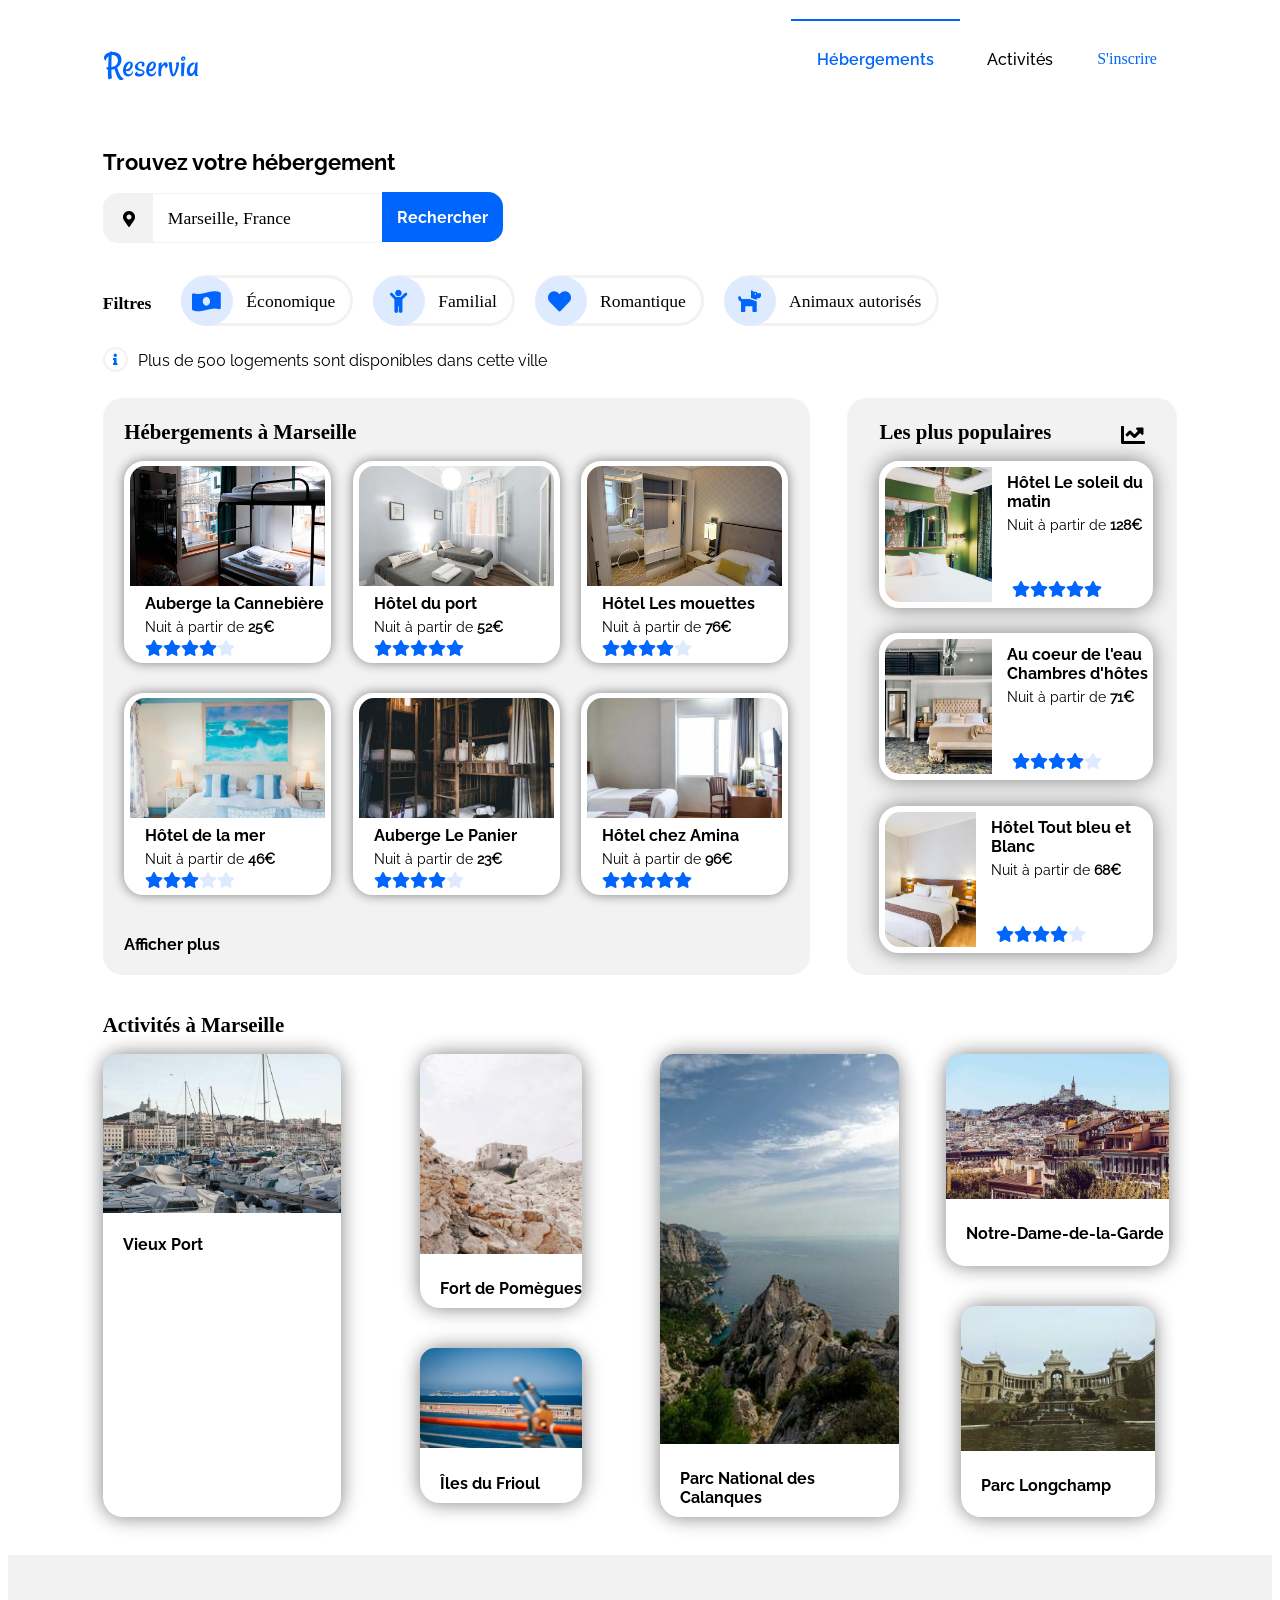
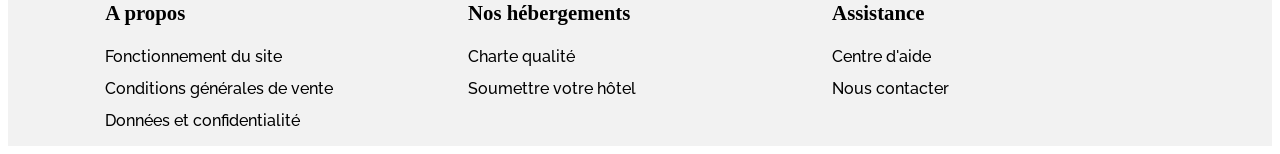
==== index.html @ 4949e3c9 "validator ok" ====
<!DOCTYPE html>

<head>
    <meta charset="UTF-8" />
    <meta name="viewport" content="width=device-width, initial-scale=1.0" />
    <link rel="stylesheet" href="style.css" />
    <link rel="stylesheet" href="icones/css/all.css" />
    <link rel="icon" href="icones/favicon.png" />
    <title>Vos vacances de rêve sur Reservia</title>
</head>

<body>


<!-- HEADER -->
    <header>
<!-- LOGO + BOUTON INSCRIPTION MOBILE -->        
        <div class="logo_inscription">   
            <a href="#"><img src="images/logo/Reservia.svg" alt="logo réservia" /></a>
            <p class="inscription_mobile"><a class="no_style" href="#">S'inscrire</a></p>
        </div>
<!-- MENU DE NAVIGATION -->
        <nav>                            
            <ul class="menu">
                <li class="bouton_actif"><a class="no_style" href="#hebergements">Hébergements</a></li>
                <li class="bouton_inactif"><a class="no_style" href="#activites">Activités</a></li>
                <li class="inscription"><a class="no_style" href="#">S'inscrire</a></li>
            </ul>
        </nav>
    </header>

    
<!-- SECTION RECHERCHE -->
    <section id="recherche">
<!-- TITRES -->
        <h1>Trouvez votre hébergement</h1>
<!-- BARRE DE RECHERCHE -->
        <div class="barre_recherche">
<!-- ICONE GPS --> 
            <div class="GPS"><i class="fas fa-map-marker-alt" style="position: relative; top:33%; left:40%;"></i></div> 
<!-- FORMULAIRE DE RECHERCHE -->
            <form method="post" action="#">                                                           
                <p class="champ_recherche">
                    <input type="search" name="location" id="location" value="Marseille, France" />
                    <input type="submit" value="Rechercher" class="bouton_recherche_desktop" />
                    <input type="submit" value=""  class="bouton_recherche_mobile" />                                            
                </p>
            </form>  
        </div>
<!-- BOUTON RECHERCHE MOBILE -->
            <div class="bouton_mobile"><i class="fas fa-search" style="color: white; font-size: 1.5em; padding-top: 20px; padding-left: 18px;"></i></div>

<!-- FILTRES -->
        <div class="container_filtres">
            <h3 class="fil">Filtres</h3>
<!-- BLOC DES BOUTONS FILTRES -->
            <a href="#" class="no_style spe_filtres"><div class="filtres"> <!-- ECO -->
                <div class="rond"><i class="fas fa-money-bill-wave-alt" style="color: #0065FC; position:relative; top: 20%; left: 18%;"></i></div>
                <p class="texte_filtre">Économique</p>
            </div></a>

            <a href="#" class="no_style spe_filtres"><div class="filtres"> <!-- FAMILY -->
                <div class="rond"><i class="fas fa-child" style="color: #0065FC; position:relative; top: 20%; left: 32%;"></i></div>
                <p class="texte_filtre">Familial</p>
            </div></a> 

            <a href="#" class="no_style spe_filtres"><div class="filtres"> <!-- ROMANTIQUE -->
                <div class="rond"><i class="fas fa-heart" style="color: #0065FC; position:relative; top: 20%; left: 24%;"></i></div>
                <p class="texte_filtre">Romantique</p>
            </div></a>

            <a href="#" class="no_style"><div class="filtres"> <!-- PETS -->
               <div class="rond"><i class="fas fa-dog" style="color: #0065FC; position:relative; top: 18%; left: 22%;"></i></div>
                <p class="texte_filtre pets">Animaux autorisés</p>
            </div></a>
        </div>

        <div class="bloc_resultat">     
        <div class="cercle"><i class="fas fa-info" style="color:#0065FC; font-size: 12px; margin-left: 8px; margin-bottom: 1px;"></i></div>
        <p class="résultats">Plus de 500 logements sont disponibles dans cette ville</p></div>  
    </section>

<!-- CORPS DU SITE -->
    <div id="bloc1">
<!-- SECTION HEBERGEMENTS-->
    <section id="hebergements">
        <h2 class="titre_heberg">Hébergements à Marseille</h2>
<!-- GRILLE RESULTATS -->
        <div class="container_grid">
            <article class="fiche_vert ranghaut A"><a href="#" class="no_style"><p><img src="images/hebergements/4_small/marcus-loke-WQJvWU_HZFo-unsplash.jpg" class="image_vert" alt="Auberge la Cannebière" /><h4 class="nom_hotel">Auberge la Cannebière</h4> <p class="prix">Nuit à partir de <strong>25€</strong></p><div class="rating"><i class="fas fa-star" style="color:#0065FC;"></i><i class="fas fa-star" style="color:#0065FC;"></i><i class="fas fa-star" style="color:#0065FC;"></i><i class="fas fa-star" style="color:#0065FC;"></i><i class="fas fa-star" style="color:#deebff;"></i></div></a></article>
            <article class="fiche_vert ranghaut B"><a href="#" class="no_style"><p><img src="images/hebergements/4_small/fred-kleber-gTbaxaVLvsg-unsplash.jpg" class="image_vert" alt="Hôtel du port" /><h4 class="nom_hotel">Hôtel du port</h4> <p class="prix">Nuit à partir de <strong>52€</strong></p><div class="rating"><i class="fas fa-star" style="color:#0065FC;"></i><i class="fas fa-star" style="color:#0065FC;"></i><i class="fas fa-star" style="color:#0065FC;"></i><i class="fas fa-star" style="color:#0065FC;"></i><i class="fas fa-star" style="color:#0065FC;"></i></div></a></article>
            <article class="fiche_vert ranghaut C"><a href="#" class="no_style"><p><img src="images/hebergements/4_small/reisetopia-B8WIgxA_PFU-unsplash.jpg" class="image_vert" alt="Hôtel les mouettes" /><h4 class="nom_hotel">Hôtel Les mouettes</h4> <p class="prix">Nuit à partir de <strong>76€</strong></p><div class="rating"><i class="fas fa-star" style="color:#0065FC;"></i><i class="fas fa-star" style="color:#0065FC;"></i><i class="fas fa-star" style="color:#0065FC;"></i><i class="fas fa-star" style="color:#0065FC;"></i><i class="fas fa-star" style="color:#deebff;"></i></div></a></article>
            <article class="fiche_vert rangbas A"><a href="#" class="no_style"><p><img src="images/hebergements/4_small/annie-spratt-Eg1qcIitAuA-unsplash.jpg" class="image_vert" alt="Hôtel de la mer" /><h4 class="nom_hotel">Hôtel de la mer</h4> <p class="prix">Nuit à partir de <strong>46€</strong></p><div class="rating"><i class="fas fa-star" style="color:#0065FC;"></i><i class="fas fa-star" style="color:#0065FC;"></i><i class="fas fa-star" style="color:#0065FC;"></i><i class="fas fa-star" style="color:#deebff;"></i><i class="fas fa-star" style="color:#deebff;"></i></div></a></article>
            <article class="fiche_vert rangbas B"><a href="#" class="no_style"><p><img src="images/hebergements/4_small/nicate-lee-kT-ZyaiwBe0-unsplash.jpg" class="image_vert" alt="Auberge le Panier" /><h4 class="nom_hotel">Auberge Le Panier</h4> <p class="prix">Nuit à partir de <strong>23€</strong></p><div class="rating"><i class="fas fa-star" style="color:#0065FC;"></i><i class="fas fa-star" style="color:#0065FC;"></i><i class="fas fa-star" style="color:#0065FC;"></i><i class="fas fa-star" style="color:#0065FC;"></i><i class="fas fa-star" style="color:#deebff;"></i></div></a></article>
            <article class="fiche_vert rangbas C"><a href="#" class="no_style"><p><img src="images/hebergements/4_small/febrian-zakaria-M6S1WvfW68A-unsplash.jpg" class="image_vert" alt="Hôtel chez Amina" /><h4 class="nom_hotel">Hôtel chez Amina</h4> <p class="prix">Nuit à partir de <strong>96€</strong></p><div class="rating"><i class="fas fa-star" style="color:#0065FC;"></i><i class="fas fa-star" style="color:#0065FC;"></i><i class="fas fa-star" style="color:#0065FC;"></i><i class="fas fa-star" style="color:#0065FC;"></i><i class="fas fa-star" style="color:#0065FC;"></i></div></a></article>
        </div>
        <p class="CTA"><a class="no_style" href="#">Afficher plus</a></p>
    </section>
    
<!-- LES PLUS POPULAIRES -->
    <aside>
        <div class="display_pop"><h2>Les plus populaires</h2>
        <i class="fas fa-chart-line" style="font-size: 1.5em; position: relative; top: 20px;"></i></div>
<!-- GRILLE POPULAIRES -->
        <div class="container_hori">
            <a href="#" class="no_style"><article class="fiche_hori"><img src="images/hebergements/4_small/emile-guillemot-Bj_rcSC5XfE-unsplash.jpg" class="image_hori" alt="Hôtel le soleil du matin" /><div class="texte_hori"><div><h4 class="nom_hotel pop">Hôtel Le soleil du matin</h4> <p class="prix pop">Nuit à partir de <strong>128€</strong></p></div><div class="rating_hori"><i class="fas fa-star" style="color:#0065FC;"></i><i class="fas fa-star" style="color:#0065FC;"></i><i class="fas fa-star" style="color:#0065FC;"></i><i class="fas fa-star" style="color:#0065FC;"></i><i class="fas fa-star" style="color:#0065FC;"></i></div></div></article></a>
            <a href="#" class="no_style"><article class="fiche_hori"><img src="images/hebergements/4_small/aw-creative-VGs8z60yT2c-unsplash.jpg" class="image_hori" alt="Au coeur de l'eau" /><div class="texte_hori"><div><h4 class="nom_hotel pop">Au coeur de l'eau Chambres d'hôtes</h4> <p class="prix pop">Nuit à partir de <strong>71€</strong></p></div><div class="rating_hori"><i class="fas fa-star" style="color:#0065FC;"></i><i class="fas fa-star" style="color:#0065FC;"></i><i class="fas fa-star" style="color:#0065FC;"></i><i class="fas fa-star" style="color:#0065FC;"></i><i class="fas fa-star" style="color:#deebff;"></i></div></div></article></a>
            <a href="#" class="no_style"><article class="fiche_hori"><img src="images/hebergements/4_small/febrian-zakaria-sjvU0THccQA-unsplash.jpg" class="image_hori" alt="Hôtel tout bleu et blanc" /><div class="texte_hori"><div><h4 class="nom_hotel pop">Hôtel Tout bleu et Blanc</h4> <p class="prix pop">Nuit à partir de <strong>68€</strong></p></div><div class="rating_hori"><i class="fas fa-star" style="color:#0065FC;"></i><i class="fas fa-star" style="color:#0065FC;"></i><i class="fas fa-star" style="color:#0065FC;"></i><i class="fas fa-star" style="color:#0065FC;"></i><i class="fas fa-star" style="color:#deebff;"></i></div></div></article></a>
        </div>
    </aside>
    </div>
    
<!--SECTION ACTIVITES-->
    <section id="activites">
        <h2>Activités à Marseille</h2>
<!-- GRID ACTIVITES -->
        <div class="grid_activites">
        <a href="#" class="no_style fiche_acti port"><article class="fiche"><img src="images/activites/4_small/reno-laithienne-QUgJhdY5Fyk-unsplash.jpg" class="image_activites long" alt="Vieux Port" /><h4 class="texte_activites">Vieux Port</h4></article></a>
        <a href="#" class="no_style fiche_acti parc"><article><img src="images/activites/4_small/kilyan-sockalingum-NR8-cBCN3aI-unsplash.jpg" class="image_activites long" alt="Les calanques" /><h4 class="texte_activites">Parc National des Calanques</h4></article></a>
        <a href="#" class="no_style fiche_acti dame"><article><img src="images/activites/4_small/florian-wehde-xW9e8gdotxI-unsplash.jpg" class="image_activites demi" alt="Notre Dame de la Garde" /><h4 class="texte_activites">Notre-Dame-de-la-Garde</h4></article></a>
        <div class="colone_2">
            <a href="#" class="no_style fiche_acti fort"><article><img src="images/activites/4_small/paul-hermann-QFTrLdQIRhI-unsplash.jpg" class="image_activites grand" alt="Fort de Pomègues" /><h4 class="texte_activites">Fort de Pomègues</h4></article></a>
            <a href="#" class="no_style fiche_acti iles"><article><img src="images/activites/4_small/kevin-hikari-rV_Qd1l-VXg-unsplash.jpg" class="image_activites petit" alt="Îles du Frioul" /><h4 class="texte_activites frioul">Îles du Frioul</h4></article></a>
        </div>
        <a href="#" class="no_style fiche_acti longchamp"><article><img src="images/activites/4_small/lena-paulin-wH2-EJoDcV0-unsplash.jpg" class="image_activites demi" alt="Parc Longchamp" /><h4 class="texte_activites">Parc Longchamp</h4></article></a>
        </div>
    </section>

<!--FOOTER-->
    <footer>
<!-- COLONNE A PROPOS -->
        <div class="footer">
            <h3>A propos</h3>
            <ul class="menu_footer">
                <li class="choix_footer"><a class="no_style" href="#" >Fonctionnement du site</a></li>
                <li class="choix_footer"><a class="no_style" href="#" >Conditions générales de vente</a></li>
                <li class="choix_footer"><a class="no_style" href="#" >Données et confidentialité</a></li>
            </ul>
        </div>
<!-- COLONNE HEBERGEMENTS -->
        <div class="footer_B">
            <h3>Nos hébergements</h3>
            <ul class="menu_footer">
                <li class="choix_footer"><a class="no_style" href="#" >Charte qualité</a></li>
                <li class="choix_footer"><a class="no_style" href="#" >Soumettre votre hôtel</a></li>
            </ul>
        </div>
<!-- COLONNE CONTACT -->       
        <div class="footer_B">
            <h3>Assistance</h3>
            <ul class="menu_footer">
                <li class="choix_footer"><a class="no_style" href="#" >Centre d'aide</a></li>
                <li class="choix_footer"><a class="no_style" href="#" >Nous contacter</a></li>
            </ul>
        </div>
    </footer>
   
</body>
---- style.css ----
/* Déclaration police*/
@font-face 
    {
        font-family: Raleway_bold;
        src: url('font/Raleway-extraBold.ttf');
    }

@font-face 
    {
        font-family: Raleway_light;
        src: url('font/Raleway-Medium.ttf');
    }

@font-face
    {
        font-family: Raleway;
        src: url('font/Raleway-Regular.ttf')
    }

@font-face
    {
        font-family: Raleway_medium;
        src: url('font/Raleway-SemiBold.ttf')
    }

@font-face
    {
        font-family: Raleway_large;
        src: url('font/Raleway-Bold.ttf')
    }



/* Règles générales de la page */

body
    {
        font-family: Raleway;
        --bleu_reservia: #0065FC;
        --gris: #F2F2F2;
        --bleu_clair: #deebff
    }

.no_style
    {
        text-decoration: none;
        color: inherit;
    }

.spe_filtres
    {
        margin-right: 20px;
    }

h2
    {
        font-family: raleway_bold;
        font-size: 1.3em;
    }

h3 
    {
        font-family: raleway_bold;
        font-weight: bolder;
        font-size:1.3em;
    }


/* Mise en page du header */

header
    {
        margin-right: 7.5%;
        margin-left: 7.5%;
        margin-top: 43px;
        display: flex;
        flex-wrap:wrap;
    }

    /* LOGO + INSCRIPTION */
    .logo_inscription
    {
        display: flex;
    }
    /* NAVIGATION */
    nav 
    {
        margin-left: 55%;
        position: relative;
        bottom: 40px;
    }

    .menu    
    {
        height: 56px;
        list-style-type: none;
        display: flex;  
        padding-left: 0px;
        padding-right: 0px;
    }

    .bouton_actif, .bouton_inactif
    {
        padding-top: 29px;
        text-align: center;
        padding-left: 10%;
        padding-right: 10%;
    
    }

    .bouton_actif
    {
        color: var(--bleu_reservia);
        border-top: solid 2px var(--bleu_reservia);
        font-size: 0.98em;
        font-family: raleway_medium;
    }

    .bouton_inactif
    {
        border-top: solid 2px white;
        font-size: 0.98em;
        font-family: raleway_light;
    }

    .inscription
    {
        color: var(--bleu_reservia);
        font-family: raleway_bold;
        padding-top: 29px;
        border-top: solid 2px white;
        padding-left: 7%;
        padding-right: 20px;
    }

    .inscription_mobile
    {
        display: none;
    }



/* Mise en page de la section recherche*/

#recherche
    {
        margin-right: 7.5%;
        margin-left: 7.5%;
    }

    /* TITRE + MOTTO */
    h1
    {
        font-family: raleway_large;
        font-size: 1.37em;
    }
    .motto
    {
        font-family: raleway_light;
        font-size: 0.99em;
        position: relative;
        bottom: 10px;
    }

    /* BARRE DE RECHERCHE */
    .barre_recherche
    {
        display: flex;
        flex-wrap: nowrap;
    }
    /* ICONE GPS */
    .GPS
    {
        background-color: var(--gris);
        width: 50px;
        height: 50px;
        border-top-left-radius: 30%;
        border-bottom-left-radius: 30%;
    }
    /* FORMULAIRE DE RECHERCHE */
    .champ_recherche
    {
        position:relative;
        bottom: 16px;
    }
    #location
    {
        height: 50px;
        border-left: none;
        border-right: none;
        border-top: 1px solid var(--gris);
        border-bottom: 1px solid var(--gris);
        font-family: raleway_bold;
        font-size:1.1em;
        padding-left:15px;
    }
    /* Bouton de recherche */
    .bouton_recherche_desktop
    {
        height:50px;
        position: relative;
        bottom: 1px;
        background-color: var(--bleu_reservia);
        color: white;
        font-family: raleway_large;
        font-size:1em;
        border:none;
        border-top-right-radius: 15px;
        border-bottom-right-radius: 15px;
        border-top: 1px solid var(--bleu_reservia);
        border-bottom: 1px solid var(--bleu_reservia);
        position: relative;
        right: 3px;
        padding-left: 15px;
        padding-right: 15px;
        cursor: pointer;
    }
    .bouton_recherche_mobile
    {
        display: none;
    }
    .bouton_mobile 
    {
        display:none;
    }

    /* FILTRES */
    .container_filtres
    {
        margin-bottom: 15px;
        display: flex;
        flex-wrap: wrap;
        justify-content: flex-start;
        width: 100%;
    }
    .fil 
    {
        font-size:1.1em;
        margin-right: 30px;
    }
    .filtres 
    {
        border: solid 3px var(--gris);
        border-radius: 40px;
        display: flex;
        height: 45px;
    }
    .filtres:hover 
    {
       background-color: var(--bleu_reservia);
       color: white;
    }
    .rond
    {
        width: 44px;
        height: 44px;
        border-radius: 50%;
        display: inline-block;
        background-color: #deebff;
        padding: 3px;
        position: relative;
        bottom: 2px;
        right:3px;
        padding-right: 5px;
        font-size: 23px;
    }
    .texte_filtre
    {
        font-family: raleway_bold;
        font-size:1.1em;
        padding:10px;
        padding-right: 15px;
        position: relative;
        bottom: 15px;
    }

    .pets 
    {
        flex-wrap: nowrap;
    }

    /* RESULTATS */
    .bloc_resultat
    {
        display: flex;
    }
    .cercle
    {
        width: 21px;
        height: 21px;
        border-radius: 50%;
        border: 2px solid var(--gris);
        display: inline-block;
    }
    .résultats
    {
        position: relative;
        bottom: 12px;
        padding-left: 10px;
        width: 75%;
    }

/* CORPS DU SITE */
#bloc1
    {
        display: flex;
        margin-top: 0px;  
        margin-right: 7.5%;
        margin-left: 7.5%;      
        margin-bottom: 3%;
        justify-content: space-between;
    }

/* SECTION HEBERGEMENT */
#hebergements
    {
        background-color: var(--gris);
        flex: 2.5;
        margin-right: 3.5%;
        padding-left: 2%;
        padding-right: 2%;
        padding-top: 5px;
        padding-bottom: 5px;
        border-radius: 20px;
    }
    /* GRILLE RESULTATS */
    .container_grid
    {
        display: grid;
        grid-template-columns: 1fr 1fr 1fr;
        grid-template-rows: 1fr 1fr;
        justify-content: space-between;
        align-content: space-between;
        justify-items: center;
        align-content: center;
    }
    .fiche_vert
    {
        background-color: white;
        width: 88%;
        border-radius: 20px;
        border: solid 2px white;
        padding-right: 4px;
        padding-left:4px;
        padding-top: 0px;
        box-shadow: 0px 0px 12px gray;
        display: flex;
        flex-direction: column;
    }
    .A  
    {
        justify-self: start;
    }
    .C  
    {
        justify-self: end;
    }
    .ranghaut
    {
        margin-bottom: 15px;
    }
    .rangbas
    {
        margin-top: 15px;
    }
    .image_vert
    {
        width: 100%;
        height: 120px;
        margin-top:0px;
        border-top-left-radius: 15px;
        border-top-right-radius: 15px;
        position: relative;
        bottom: 13px;
        margin-bottom:-25px;
        object-fit: cover;
    }
    .nom_hotel
    {
        font-family: raleway_large;
        margin-top: 0px;
        padding-bottom: 0px;
        margin-bottom:5px;
        padding-bottom:0px;
        padding-left: 15px;
    }
    .prix
    {
        margin-top: 0px;
        padding-top: 0px;
        font-size: 0.9em;
        margin-bottom:5px;
        padding-bottom:0px;
        padding-left: 15px;
    }
    .rating
    {
        display: flex;
        padding-left: 15px;
        justify-content: left;
        margin-bottom: 5px;
    }
    .CTA 
    {
        margin-top: 40px;
        font-family: raleway_large;
    }

    /* LES PLUS POPULAIRES */
    aside 
    {
        background-color: var(--gris);
        flex: 1;
        padding-left: 3%;
        padding-right: 3%;
        padding-top: 5px;
        padding-bottom: 20px;
        border-radius: 20px;
    }
    .display_pop
    {
        display: flex;
        justify-content: space-between;
    }
    /* GRILLE POPULAIRE */
    .container_hori
    {
        display: flex;
        flex-direction: column;
        justify-content: space-between;
        width: 100%;
        height: 89%;
    }
    .fiche_hori
    {
        background-color: white;
        width: 100%;
        border-radius: 20px;
        border: solid 2px white;
        padding-right: 0px;
        padding-left:4px;
        padding-top: 4px;
        padding-bottom: 4px;
        box-shadow: 0px 0px 20px gray;
        display: flex;
        flex-direction: row;
        min-width: 218px;
    }
    .image_hori
    {
        border-top-left-radius: 15px;
        border-bottom-left-radius: 15px;
        height: 135px;
        width:40%;
        margin-right: 10px;
        object-fit: cover;
    }
    .texte_hori
    {
        padding-top: 6px;
        display: flex;
        flex-direction: column;
        justify-content: space-between;
    }
    .rating_hori
    {
        display: flex;
        padding-left: 10px;
        justify-content: left;
        margin-bottom: 5px;
    }
    .pop 
    {
        padding-left: 5px;
        min-width: 123px;;
    }

/* SECTION ACTIVITES */
#activites
    {
        margin-left: 7.5%;
        margin-right: 7.5%;
        margin-bottom: 3%;
    }
    /* GRID ACTIVITES */
    .grid_activites
    {
    display: grid;
    grid-template-columns: 1fr 1fr 1fr 1fr;
    grid-template-rows: 1fr 1fr;
    justify-content: space-between;
    align-content: space-between;
    justify-items: center;
    align-content: center;
    gap: 40px;
    }
    .fiche_acti
    {
        border-radius: 20px;
        box-shadow: 0px 0px 20px gray ;
        background-color: white;
    }
    .colone_2
    {
        grid-column-start: 2;
        grid-row: 1 / 3;
        display: flex;
        flex-direction: column;
    }
    .port
    {
        grid-column-start: 1;
        grid-row: 1 / 3;
    }
  
    .parc 
    {
        grid-column-start: 3;
        grid-row: 1 / 3;
    }
    .dame 
    {
        grid-column-start: 4;
        grid-row: 1 / 2;
    }
  .fort 
  {
      margin-bottom: 40px;
  }
    .longchamp
    {
        grid-column-start: 4;
        grid-row: 2 / 3; 
    }
    .image_activites
    {
        width:100%;
        object-fit: cover;
        flex: 3;
        border-top-left-radius: 15px;
        border-top-right-radius: 15px;

    }
    .long 
    {
        height:390px;
    }
    .grand
    {
        height: 200px;
    }
    .petit
    {
        height: 100px;
    }
    .demi
    {
        height: 145px;
    }
    .frioul
    {
        padding-bottom:10px;
    }
    .texte_activites
    {
        padding-left: 20px;
        padding-bottom: 10px;
        margin-bottom: 0px;
        font-family: raleway_large;
        flex-shrink: 1;
    }
    .fiche
        {
            display: flex;
            flex-direction: column;
        }

/* Mise en page du footer*/
footer
    {
        width: 100%;
        margin: 0px;
        background-color: var(--gris);
        padding-top: 25px;
        font-family: raleway_light;
        font-size: 0.9em;
        font-size:medium;
        display: flex;
    }

.footer 
    {
        width: 28.7%;
        margin-left: 7.7%;
    }
.footer_B
    {
        width: 28.8%;
    }
.menu_footer
    {
        padding-top: 1px;
        padding-left: 0px;
        list-style-type: none;
    }
.choix_footer
    {
        margin-bottom: 13px;
        color: black;
        text-decoration: none;
    }





/* Pour téléphones */
@media screen and (max-width:768px)
    {
        

body 
        {
            min-width: 485px;
        }
/* Header mobile */
header
        {
            display: flex;
            flex-direction: column;
            flex-wrap: wrap;
        }
    /* Logo + Inscription */
    .logo_inscription
        {
            justify-content: space-between;
            padding-left: 15px;
            padding-right: 15px;
        }
    .inscription_mobile
        {
            display: inline-block;
            color: var(--bleu_reservia);
            font-family: raleway_bold;
            text-align: end;
        }
    .inscription
        {
            display: none;
        }
    /* NAVIGATION */
    nav
        {
            width: 100%;
            margin-left: 0px;
            position: initial;
        }
    .menu    
    {
        height: 56px;
        list-style-type: none;
        display: flex; 
    }
    .bouton_actif, .bouton_inactif
    {
        padding-top: 29px;
        text-align: center;
        padding-left: 7%;
        padding-right: 7%;
        width: 50%;
    }
    .bouton_actif
    {
        border-top:none;
        border-bottom: solid 2px var(--bleu_reservia);
    }
    .bouton_inactif
    {
        border-top: none;
        border-bottom: solid 2px var(--gris);
    }

/* Section recherche mobile */
    /* ICON GPS*/
    .GPS
    {
        background-color: var(--gris);
        width: 60px;
        height: 60px;
        border-top-left-radius: 30%;
        border-bottom-left-radius: 30%;
    }
    /* BARRE DE RECHERCHE */
    #location
    {
        height: 60px;
        border-left: none;
        border-right: none;
        border-top: 1px solid var(--gris);
        border-bottom: 1px solid var(--gris);
        font-family: raleway_bold;
        font-size:1.1em;
        padding-left:15px;
        padding-right: 25px;
        position: relative;
        bottom: 24px;
        z-index: 1;
    }
    form
    {height: 62px;}
    .champ_recherche
        {
            margin: 0px;
            position: initial;
        }
    /* BOUTON DE RECHERCHE */
    .bouton_recherche_mobile
    {
        height:60px;
        width:60px;
        background-color: red;
        opacity: 0%;
        border:none;
        border-radius: 15px;
        border-top: 1px solid red;
        border-bottom: 1px solid red;
        position: relative;
        right: 12px;
        padding-left: 15px;
        padding-right: 15px;
        display: initial;
        z-index:3;
        cursor: pointer;
    }
    .bouton_mobile 
     {
         height: 60px;
         width: 60px;
         background-color: var(--bleu_reservia);
         border: none;
         border-radius: 15px;
         display: inline-block;
         position: relative;
         bottom: 61px;
         left: 310px;
         z-index: 2;
     }
     .bouton_recherche_desktop
    {
        display: none;
    }

    /* FILTRES */
    .container_filtres
    {
        margin-bottom: 25px;
        display: flex;
        flex-wrap: wrap;
        justify-content: flex-start;
        width: 100%;
    }
    .fil    
    {
        width: 100%;
    }
    .filtres
    {
        margin-top: 8px;
        margin-bottom: 8px;
        margin-right: 15px;
    }

/* CORPS DU SITE */
#bloc1
    {
        display: flex;
        width: 100%;
        flex-direction: column-reverse;
        margin-top: 0px;        
        margin-left: 0px;
        padding-left: 0px;
    }

    /* POPULAIRES */
    aside
    {
        width: auto;
        background-color: var(--gris);
        border-radius: 0px;
        padding-left: 7.5%;
        padding-right: 7.5%;
        margin-left: 0px;
        margin-right: 0px;
        min-width: 310px;
    }
    .display_pop
    {
        display: flex;
        margin-top: 10px;
        margin-bottom: 10px;
    }
    /* GRILLE POPULAIRE */
    .container_hori
    {
        display: flex;
        flex-direction: column;
        justify-content: space-between;
        width: auto;
        height: 89%;
        
    }
    .fiche_hori
    {
        background-color: white;

        width: auto;
        min-width: 350px;
        border-radius: 20px;
        border: solid 2px white;
        padding-right: 0px;
        padding-left:4px;
        padding-top: 4px;
        padding-bottom: 4px;
        margin-bottom: 20px;
        box-shadow: 0px 0px 20px gray;
        display: flex;
        flex-direction: row;
    }
    .image_hori
    {
        border-top-left-radius: 15px;
        border-bottom-left-radius: 15px;
        height: 150px;
        width: 40%;
        margin-right: 10px;

    }
    .texte_hori
    {
        padding-top: 6px;
        display: flex;
        flex-direction: column;
        justify-content: space-between;
    }
    .rating_hori
    {
        display: flex;
        padding-left: 10px;
        justify-content: left;
        margin-bottom: 5px;
    }
    .pop 
    {
        padding-left: 5px;
        min-width: 123px;;
    }
/* Hebergement */
#hebergements
    {
        background-color: white;
        flex: 2.5;
        margin-right: 0px;
        padding-left: 0%;
        padding-right: 0%;
        padding-top: 5px;
        padding-bottom: 5px;
        border-radius: 20px;
    }
    .titre_heberg, .CTA
    {
        padding-left: 7.5%;
    }
    .container_grid
    {
        display: flex;
        flex-direction: column;
        justify-content: space-between;
        align-content: space-between;
        justify-items: center;
        align-content: center;
        padding-left: 7.5%;
        padding-right: 7.5%;
    }
    .fiche_vert
    {
        background-color: white;
        width: initial;
        border-radius: 20px;
        border: solid 2px white;
        padding-right: 4px;
        padding-left:4px;
        padding-top: 0px;
        box-shadow: 0px 0px 12px gray;
        display: flex;
        flex-direction: column;
        height: 250px;
        margin-bottom: 25px;
    }

    .rangbas
    {
        margin-top: 0px;
    }
    .image_vert
    {
        height: 170px;
    }

    .CTA
    {
        margin-top: 0px;
    }
/* ACTIVITES MOBILES */
#activites
    {
        margin-left: 7.5%;
        margin-right: 7.5%;
        margin-bottom: 3%;
    }
    /* GRID ACTIVITES */
    .grid_activites
    {
    display: flex;
    flex-direction: column;
    }
    .fiche_acti
    {
        border-radius: 20px;
        box-shadow: 0px 0px 20px gray ;
        background-color: white;
    }
    .image_activites
    {
        margin: 0px;
        padding: 0px;
        border-top-left-radius: 15px;
        border-top-right-radius: 15px;
        width: 100%;
        height: 300px;
    }
    .texte_activites
    {
        padding-left: 20px;
        margin-bottom: 0px;
        font-family: raleway_large;
    }
    .long 
    {
        height: 300px;
    }
    .grand
    {
        height: 300px;
    }
    .petit
    {
        height: 300px;
    }
    .demi
    {
        height: 300px;
    }

    .fort 
    {
        margin-bottom: 40px;
    }

/* Footer mobile*/
footer
    {

        width: 100%;
        margin: 0px;
        background-color: var(--gris);
        padding-top: 25px;
        font-family: raleway_light;
        font-size: 0.9em;
        font-size:medium;
        display: flex;
        flex-direction: column;
    }

h3 
    {
        font-family: raleway_bold;
        font-weight: bolder;
        font-size:1.3em;
    }
.footer 
    {
        width: 100%;
        margin-left: 10%;
    }

.footer_B
    {
        width: 100%;
        margin-left: 10%;
    }

.menu_footer
    {
        padding-top: 1px;
        padding-left: 0px;
        list-style-type: none;
    }

.choix_footer
    {
        margin-bottom: 13px;
        color: black;
        text-decoration: none;
    }


    }


/* Pour tablette */
@media screen and (max-width:1024px) and (min-width: 769px)
{
    /* Header mobile */
header
{
    display: flex;
    flex-direction: column;
    flex-wrap: wrap;
}
/* Logo + Inscription */
.logo_inscription
{
    justify-content: space-between;
    padding-left: 15px;
    padding-right: 15px;
}
.inscription_mobile
{
    display: inline-block;
    color: var(--bleu_reservia);
    font-family: raleway_bold;
    text-align: end;
}
.inscription
{
    display: none;
}
/* NAVIGATION */
nav
{
    width: 100%;
    margin-left: 0px;
    position: initial;
}
.menu    
{
height: 56px;
list-style-type: none;
display: flex; 
margin-top: 0px;
}
.bouton_actif, .bouton_inactif
{
padding-top: 29px;
text-align: center;
padding-left: 7%;
padding-right: 7%;
width: 50%;
}
.bouton_actif
{
border-top:none;
border-bottom: solid 2px var(--bleu_reservia);
}
.bouton_inactif
{
border-top: none;
border-bottom: solid 2px var(--gris);
}

/* CORPS DU SITE */
#bloc1
    {
        display: flex;
        width: 100%;
        flex-direction: column-reverse;
        margin-top: 0px;        
        margin-left: 0px;
        padding-left: 0px;
    }

    /* POPULAIRES */
    aside
    {
        width: auto;
        background-color: var(--gris);
        border-radius: 0px;
        padding-left: 7.5%;
        padding-right: 7.5%;
        margin-left: 0px;
    }
    .display_pop
    {
        display: flex;
    }
    /* GRILLE POPULAIRE */
    .container_hori
    {
        display: grid;
        grid-template-columns: 1fr 1fr 1fr;
        justify-content: space-between;
        align-content: space-between;
        justify-items: center;
        align-content: center;
        gap: 40px;
        
    }
    .fiche_hori
    {
        background-color: white;
        border-radius: 20px;
        border: solid 2px white;
        padding-right: 0px;
        padding-left:4px;
        padding-top: 4px;
        padding-bottom: 4px;
        margin-bottom: 20px;
        box-shadow: 0px 0px 20px gray;
        display: flex;
        flex-direction: row;
        min-width: 0px;
    }
    .image_hori
    {
        border-top-left-radius: 15px;
        border-bottom-left-radius: 15px;
        height: 150px;
        width: 40%;
        margin-right: 0px;
    }
    .texte_hori
    {
        padding-top: 10px;
        padding-right: 20px;
        font-size: 1em;
        min-width: 0px;

    }
    .rating_hori
    {
        display: flex;
        padding-left: 15px;
        justify-content: left;
        margin-bottom: 5px;
        margin-top: 0px;
    }
    .pop
    {
        min-width: 0px;
    }

    #hebergements
    {
        background-color: white;
        flex: 1;
        margin-right: 0px;
        padding-left: 7.5%;
        padding-right: 7.5%;
        padding-top: 5px;
        padding-bottom: 5px;
        border-radius: 0px;
    }
    /* GRILLE RESULTATS */
    .container_grid
    {
        display: grid;
        grid-template-columns: 1fr 1fr 1fr;
        grid-template-rows: 1fr 1fr;
        justify-content: space-between;
        align-content: space-between;
        justify-items: center;
        align-content: center;
    }
    .fiche_vert
    {
        background-color: white;
        width: 88%;
        border-radius: 20px;
        border: solid 2px white;
        padding-right: 4px;
        padding-left:4px;
        padding-top: 0px;
        box-shadow: 0px 0px 12px gray;
        display: flex;
        flex-direction: column;
    }
    .A  
    {
        justify-self: start;
    }
    .C  
    {
        justify-self: end;
    }
    .ranghaut
    {
        margin-bottom: 15px;
    }
    .rangbas
    {
        margin-top: 15px;
    }
    .image_vert
    {
        width: 100%;
        height: 120px;
        margin-top:0px;
        border-top-left-radius: 15px;
        border-top-right-radius: 15px;
        position: relative;
        bottom: 13px;
        margin-bottom:-25px;
        object-fit: cover;
    }
    .nom_hotel
    {
        font-family: raleway_large;
        margin-top: 0px;
        padding-bottom: 0px;
        margin-bottom:5px;
        padding-bottom:0px;
        padding-left: 15px;
    }
    .prix
    {
        margin-top: 0px;
        padding-top: 0px;
        font-size: 0.9em;
        margin-bottom:5px;
        padding-bottom:0px;
        padding-left: 15px;
    }
    .rating
    {
        display: flex;
        padding-left: 15px;
        justify-content: left;
        margin-bottom: 5px;
    }
    .CTA 
    {
        margin-top: 40px;
        font-family: raleway_large;
    }

    /* Footer mobile*/
footer
{

    width: 100%;
    margin: 0px;
    background-color: var(--gris);
    padding-top: 25px;
    font-family: raleway_light;
    font-size: 0.9em;
    font-size:medium;
    display: flex;
    flex-direction: column;
}

h3 
{
    font-family: raleway_bold;
    font-weight: bolder;
    font-size:1.3em;
}
.footer 
{
    width: 100%;
    margin-left: 10%;
}

.footer_B
{
    width: 100%;
    margin-left: 10%;
}

.menu_footer
{
    padding-top: 1px;
    padding-left: 0px;
    list-style-type: none;
}

.choix_footer
{
    margin-bottom: 13px;
    color: black;
    text-decoration: none;
}

}
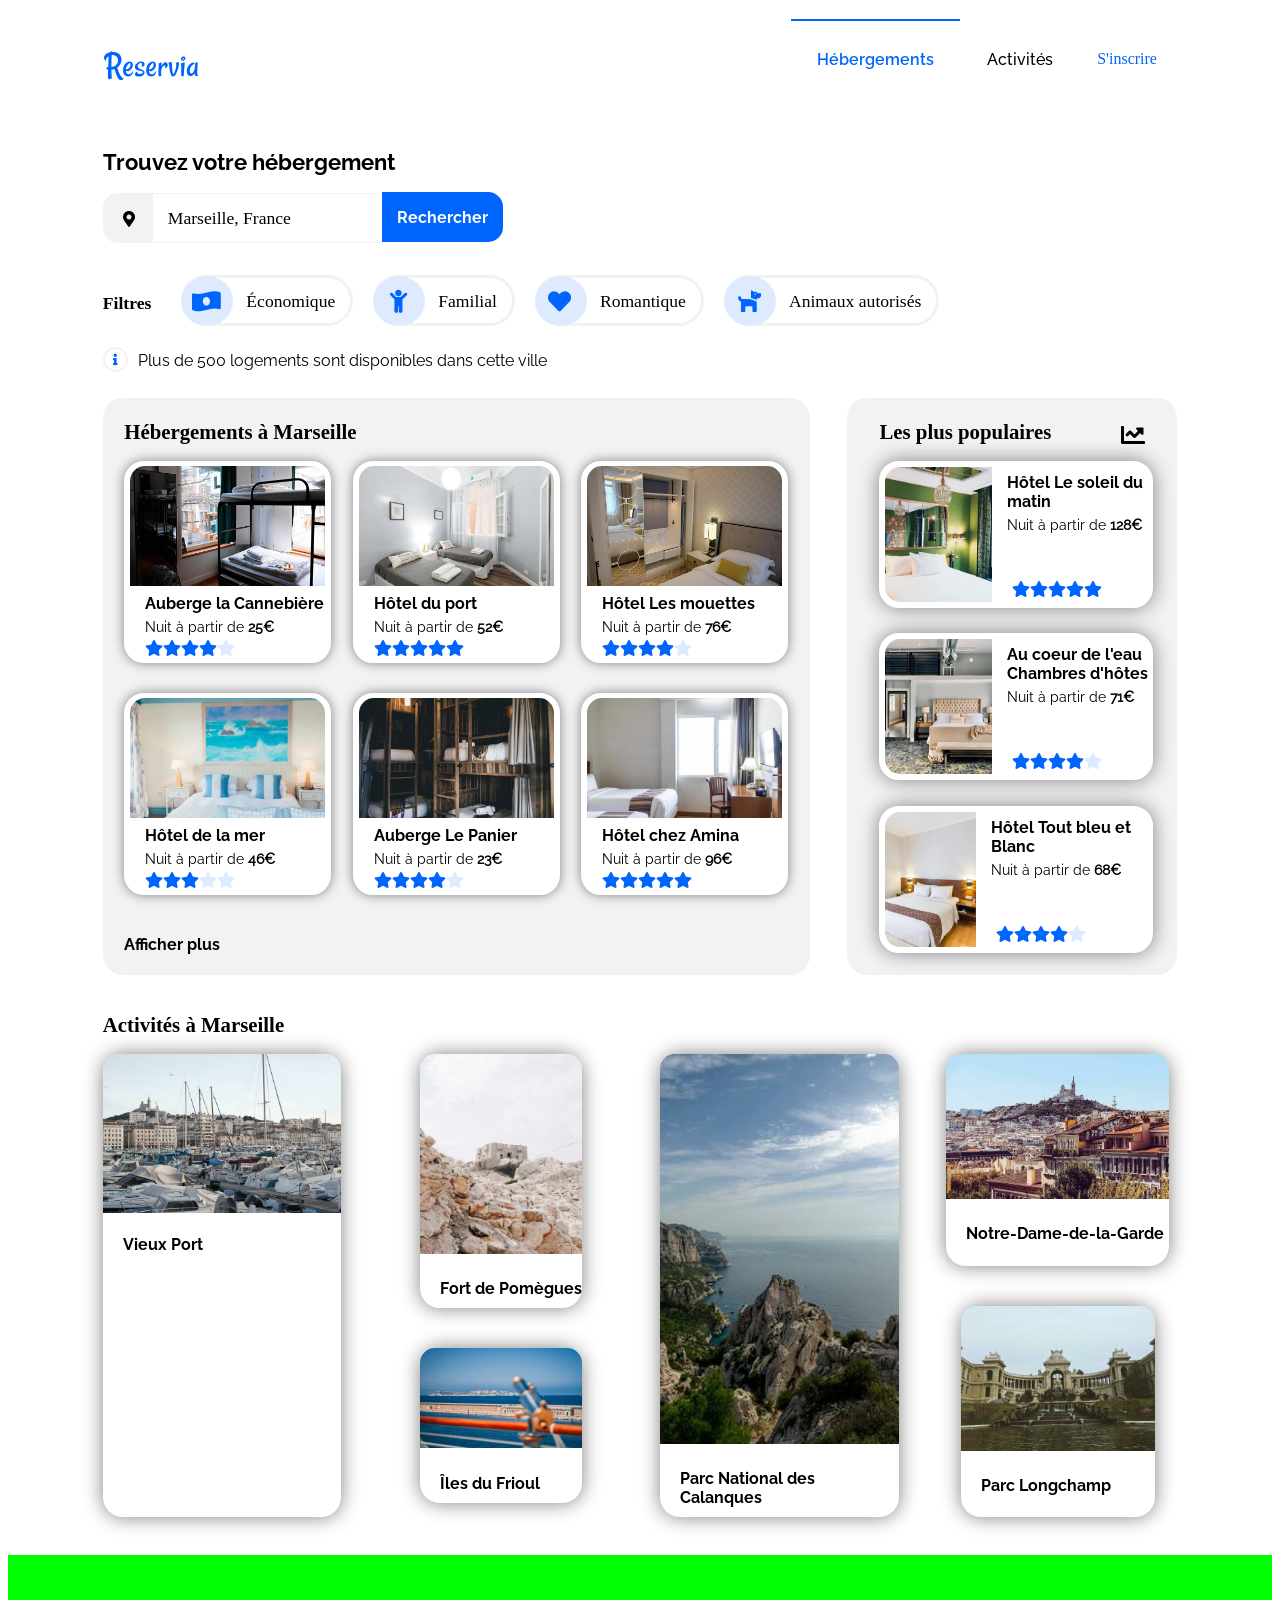
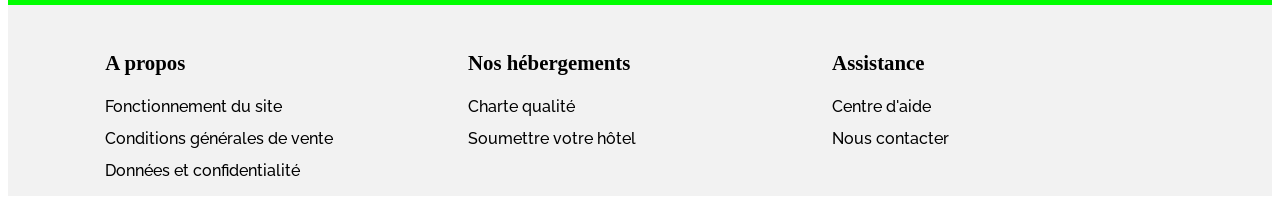
==== commit 2a7df5fb: "fini sauf firefox" ====
--- a/index.html
+++ b/index.html
@@ -48,7 +48,7 @@
             </form>  
         </div>
 <!-- BOUTON RECHERCHE MOBILE -->
-            <div class="bouton_mobile"><i class="fas fa-search" style="color: white; font-size: 1.5em; padding-top: 20px; padding-left: 18px;"></i></div>
+            <div class="bouton_mobile"><i class="fas fa-search" style="color: white; font-size: 1.5em; padding-top: 30%; padding-left: 25%;"></i></div>
 
 <!-- FILTRES -->
         <div class="container_filtres">
@@ -125,7 +125,7 @@
         <a href="#" class="no_style fiche_acti longchamp"><article><img src="images/activites/4_small/lena-paulin-wH2-EJoDcV0-unsplash.jpg" class="image_activites demi" alt="Parc Longchamp" /><h4 class="texte_activites">Parc Longchamp</h4></article></a>
         </div>
     </section>
-
+<div class="centpourcent"></div>
 <!--FOOTER-->
     <footer>
 <!-- COLONNE A PROPOS -->
--- a/style.css
+++ b/style.css
@@ -1,3 +1,11 @@
+.centpourcent
+{
+    width: 100%;
+    height: 50px;
+    background-color: lime;
+}
+
+
 /* Déclaration police*/
 @font-face 
     {
@@ -621,7 +629,7 @@
 
 body 
         {
-            min-width: 485px;
+            min-width: 280px;
         }
 /* Header mobile */
 header
@@ -778,6 +786,7 @@
         flex-direction: column-reverse;
         margin-top: 0px;        
         margin-left: 0px;
+        margin-right: 0px;
         padding-left: 0px;
     }
 
@@ -791,7 +800,6 @@
         padding-right: 7.5%;
         margin-left: 0px;
         margin-right: 0px;
-        min-width: 310px;
     }
     .display_pop
     {
@@ -814,7 +822,6 @@
         background-color: white;
 
         width: auto;
-        min-width: 350px;
         border-radius: 20px;
         border: solid 2px white;
         padding-right: 0px;
@@ -1086,6 +1093,7 @@
         flex-direction: column-reverse;
         margin-top: 0px;        
         margin-left: 0px;
+        margin-right: 0px;
         padding-left: 0px;
     }
 
@@ -1300,4 +1308,77 @@
     text-decoration: none;
 }
 
+}
+
+
+
+
+@media screen and (max-width:481px)
+{
+    .GPS
+    {
+        background-color: var(--gris);
+        width: 50px;
+        height: 50px;
+        border-top-left-radius: 30%;
+        border-bottom-left-radius: 30%;
+    }
+    /* BARRE DE RECHERCHE */
+    #location
+    {
+        height: 50px;
+        width: 175px;
+        border-left: none;
+        border-right: none;
+        border-top: 1px solid var(--gris);
+        border-bottom: 1px solid var(--gris);
+        font-family: raleway_bold;
+        font-size:1em;
+        padding-left:10px;
+        padding-right: 5px;
+        position: initial;
+        z-index: 1;
+    }
+    form
+    {height: 62px;}
+    .champ_recherche
+        {
+            width: 175px;
+        }
+    /* BOUTON DE RECHERCHE */
+    .bouton_recherche_mobile
+    {
+        height:50px;
+        width:50px;
+        background-color: red;
+        opacity: 0%;
+        border:none;
+        border-radius: 15px;
+        border-top: 1px solid red;
+        border-bottom: 1px solid red;
+        position: relative;
+        right: 12px;
+        padding-left: 5px;
+        padding-right: 5px;
+        display: initial;
+        z-index:3;
+        cursor: pointer;
+    }
+    .bouton_mobile 
+     {
+         height: 50px;
+         width: 50px;
+         background-color: var(--bleu_reservia);
+         border: none;
+         border-radius: 15px;
+         display: inline-block;
+         position: relative;
+         bottom: 62px;
+         left: 200px;
+         z-index: 2;
+     }
+     .bouton_recherche_desktop
+    {
+        display: none;
+    }
 }
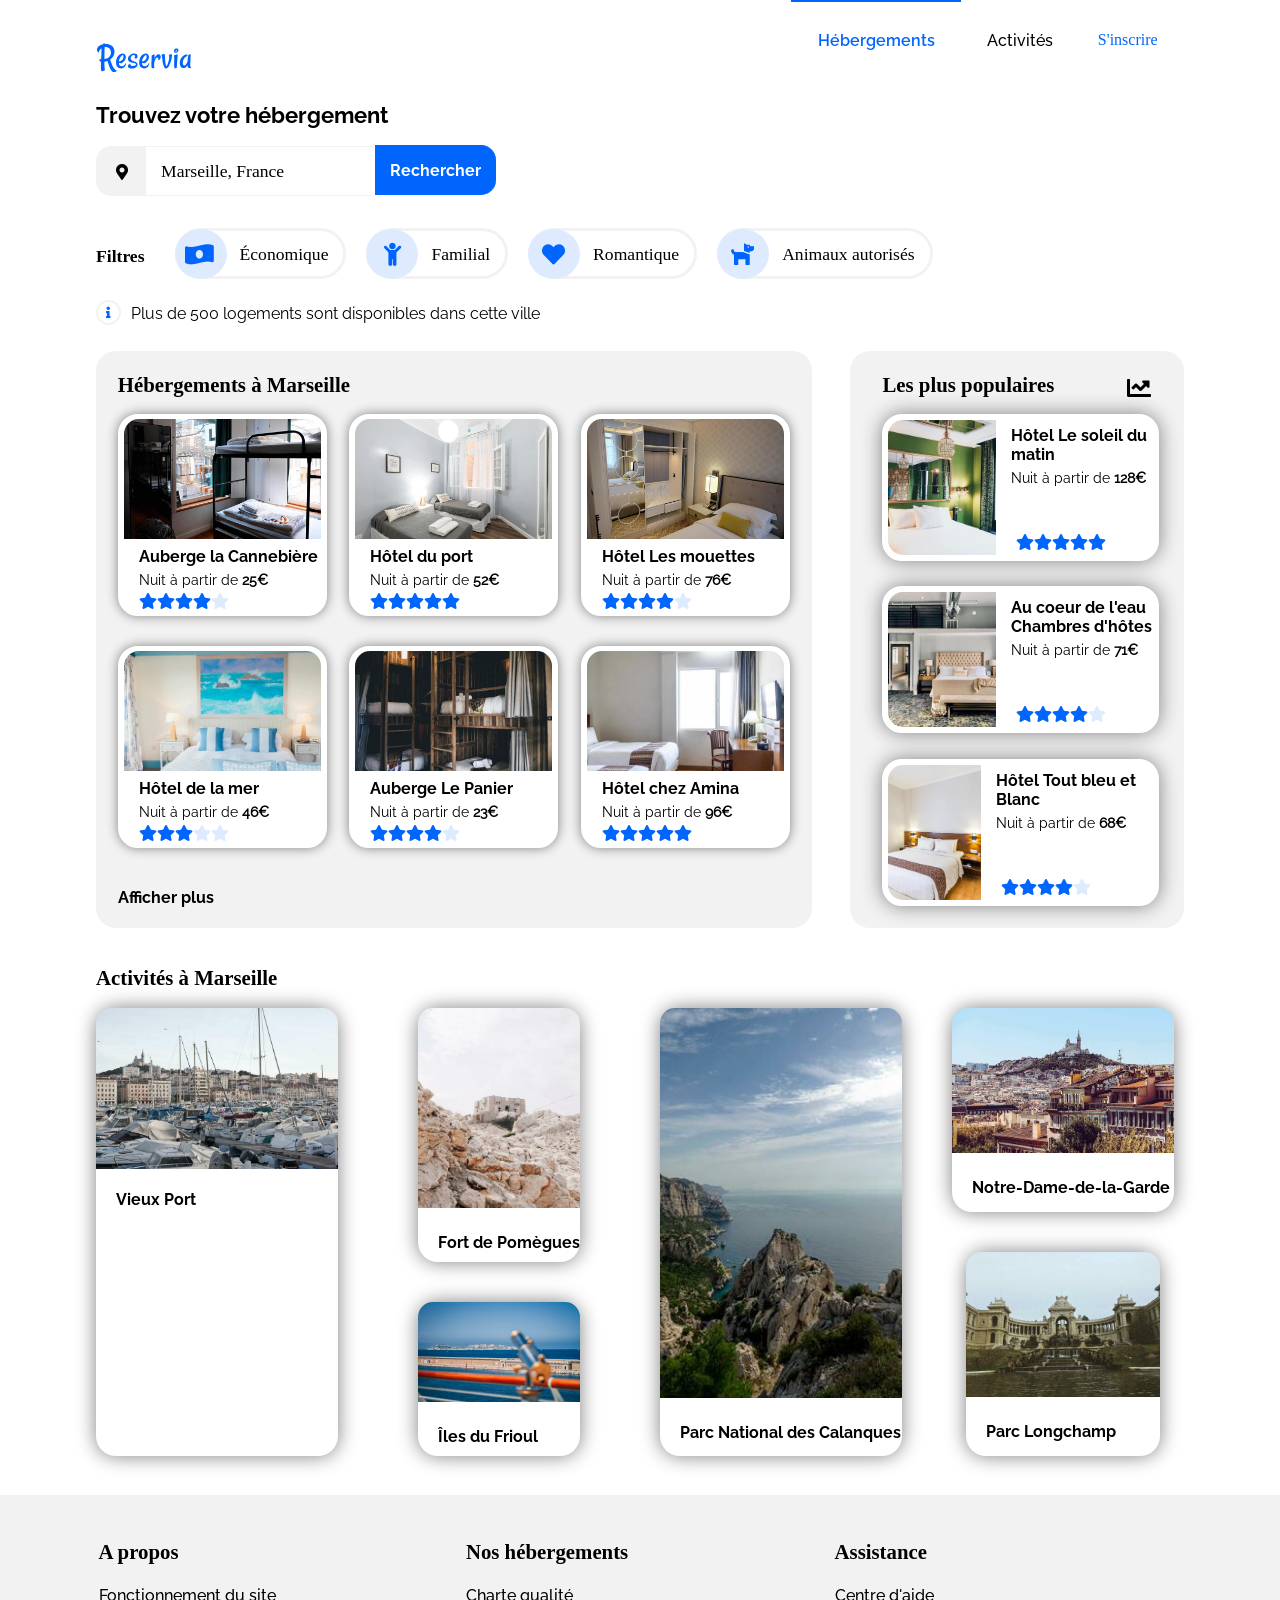
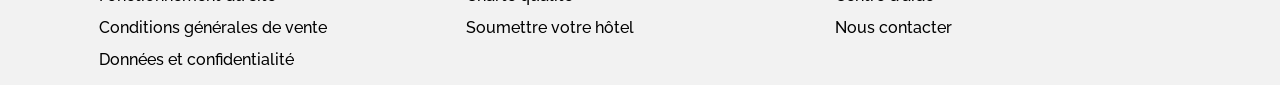
==== commit 57914147: "avancée" ====
--- a/index.html
+++ b/index.html
@@ -125,7 +125,7 @@
         <a href="#" class="no_style fiche_acti longchamp"><article><img src="images/activites/4_small/lena-paulin-wH2-EJoDcV0-unsplash.jpg" class="image_activites demi" alt="Parc Longchamp" /><h4 class="texte_activites">Parc Longchamp</h4></article></a>
         </div>
     </section>
-<div class="centpourcent"></div>
+
 <!--FOOTER-->
     <footer>
 <!-- COLONNE A PROPOS -->
--- a/style.css
+++ b/style.css
@@ -1,11 +1,3 @@
-.centpourcent
-{
-    width: 100%;
-    height: 50px;
-    background-color: lime;
-}
-
-
 /* Déclaration police*/
 @font-face 
     {
@@ -46,7 +38,8 @@
         font-family: Raleway;
         --bleu_reservia: #0065FC;
         --gris: #F2F2F2;
-        --bleu_clair: #deebff
+        --bleu_clair: #deebff;
+        margin: 0px;
     }
 
 .no_style
@@ -80,7 +73,6 @@
     {
         margin-right: 7.5%;
         margin-left: 7.5%;
-        margin-top: 43px;
         display: flex;
         flex-wrap:wrap;
     }
@@ -89,13 +81,12 @@
     .logo_inscription
     {
         display: flex;
+        margin-top: 35px;
     }
     /* NAVIGATION */
     nav 
     {
         margin-left: 55%;
-        position: relative;
-        bottom: 40px;
     }
 
     .menu    
@@ -105,6 +96,7 @@
         display: flex;  
         padding-left: 0px;
         padding-right: 0px;
+        margin-block-start: 0px;
     }
 
     .bouton_actif, .bouton_inactif
@@ -629,11 +621,13 @@
 
 body 
         {
-            min-width: 280px;
+            margin: 0px;
         }
 /* Header mobile */
 header
         {
+            margin-left:0px;
+            margin-right: 0px;
             display: flex;
             flex-direction: column;
             flex-wrap: wrap;
@@ -644,6 +638,8 @@
             justify-content: space-between;
             padding-left: 15px;
             padding-right: 15px;
+            margin-left: 7.5%;
+            margin-right: 7.5%;
         }
     .inscription_mobile
         {
@@ -1028,11 +1024,20 @@
 @media screen and (max-width:1024px) and (min-width: 769px)
 {
     /* Header mobile */
+    body 
+    { margin-left:0px;
+        margin-right: 0px;
+        margin: 0px;
+    }
+
+
 header
 {
     display: flex;
     flex-direction: column;
     flex-wrap: wrap;
+    margin-left:0px;
+    margin-right: 0px;
 }
 /* Logo + Inscription */
 .logo_inscription
@@ -1040,6 +1045,8 @@
     justify-content: space-between;
     padding-left: 15px;
     padding-right: 15px;
+    margin-left: 7.5%;
+    margin-right: 7.5%;
 }
 .inscription_mobile
 {
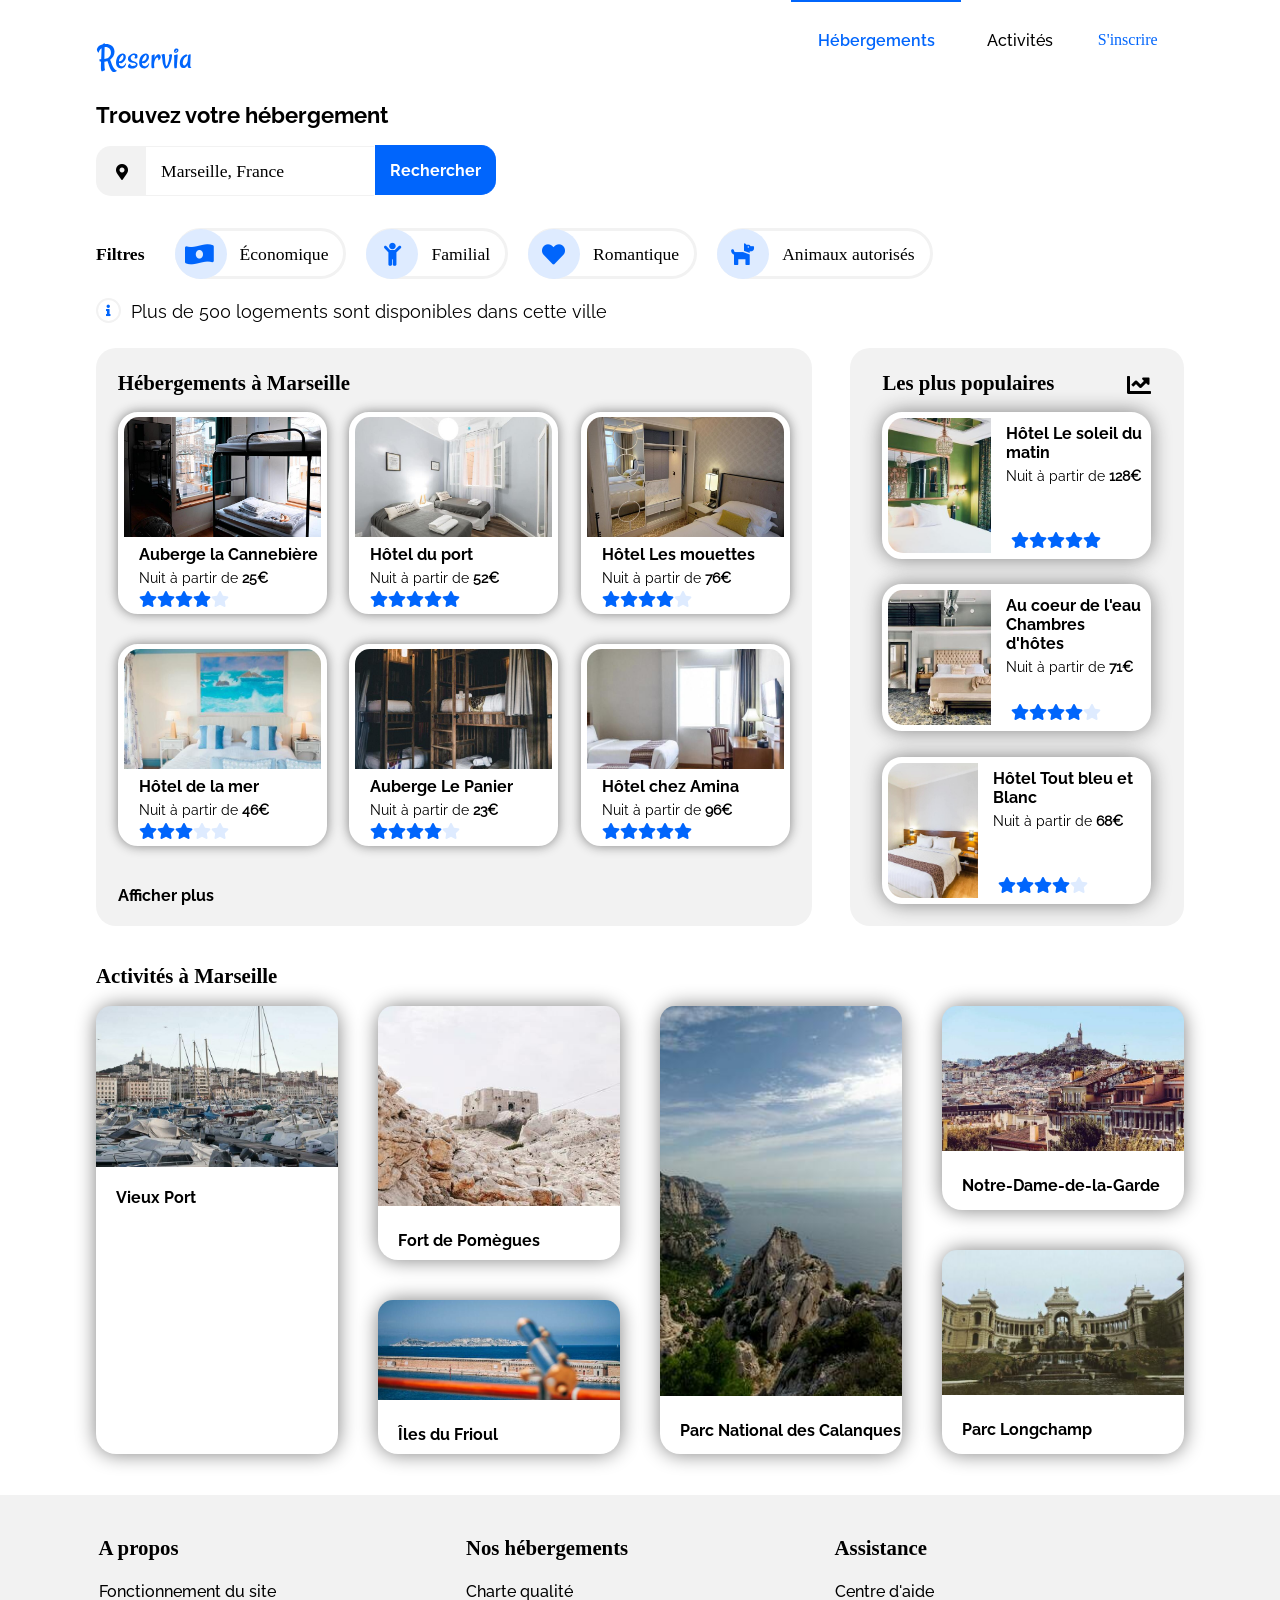
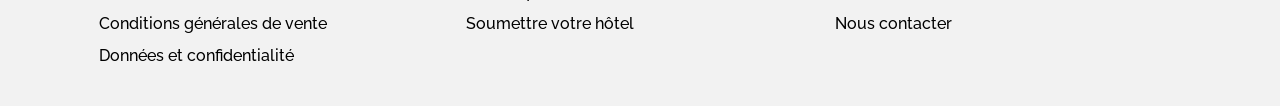
==== commit fd83d93c: "OK" ====
--- a/index.html
+++ b/index.html
@@ -1,5 +1,5 @@
 <!DOCTYPE html>
-
+<html lang=fr>
 <head>
     <meta charset="UTF-8" />
     <meta name="viewport" content="width=device-width, initial-scale=1.0" />
@@ -35,7 +35,7 @@
 <!-- TITRES -->
         <h1>Trouvez votre hébergement</h1>
 <!-- BARRE DE RECHERCHE -->
-        <div class="barre_recherche">
+        <section class="barre_recherche">
 <!-- ICONE GPS --> 
             <div class="GPS"><i class="fas fa-map-marker-alt" style="position: relative; top:33%; left:40%;"></i></div> 
 <!-- FORMULAIRE DE RECHERCHE -->
@@ -46,12 +46,12 @@
                     <input type="submit" value=""  class="bouton_recherche_mobile" />                                            
                 </p>
             </form>  
-        </div>
+        </section>
 <!-- BOUTON RECHERCHE MOBILE -->
             <div class="bouton_mobile"><i class="fas fa-search" style="color: white; font-size: 1.5em; padding-top: 30%; padding-left: 25%;"></i></div>
 
 <!-- FILTRES -->
-        <div class="container_filtres">
+        <section class="container_filtres">
             <h3 class="fil">Filtres</h3>
 <!-- BLOC DES BOUTONS FILTRES -->
             <a href="#" class="no_style spe_filtres"><div class="filtres"> <!-- ECO -->
@@ -73,15 +73,15 @@
                <div class="rond"><i class="fas fa-dog" style="color: #0065FC; position:relative; top: 18%; left: 22%;"></i></div>
                 <p class="texte_filtre pets">Animaux autorisés</p>
             </div></a>
-        </div>
+        </section>
 
-        <div class="bloc_resultat">     
+        <section class="bloc_resultat">     
         <div class="cercle"><i class="fas fa-info" style="color:#0065FC; font-size: 12px; margin-left: 8px; margin-bottom: 1px;"></i></div>
-        <p class="résultats">Plus de 500 logements sont disponibles dans cette ville</p></div>  
+        <h5>Plus de 500 logements sont disponibles dans cette ville</h5></section>  
     </section>
 
 <!-- CORPS DU SITE -->
-    <div id="bloc1">
+    <section id="bloc1">
 <!-- SECTION HEBERGEMENTS-->
     <section id="hebergements">
         <h2 class="titre_heberg">Hébergements à Marseille</h2>
@@ -108,7 +108,7 @@
             <a href="#" class="no_style"><article class="fiche_hori"><img src="images/hebergements/4_small/febrian-zakaria-sjvU0THccQA-unsplash.jpg" class="image_hori" alt="Hôtel tout bleu et blanc" /><div class="texte_hori"><div><h4 class="nom_hotel pop">Hôtel Tout bleu et Blanc</h4> <p class="prix pop">Nuit à partir de <strong>68€</strong></p></div><div class="rating_hori"><i class="fas fa-star" style="color:#0065FC;"></i><i class="fas fa-star" style="color:#0065FC;"></i><i class="fas fa-star" style="color:#0065FC;"></i><i class="fas fa-star" style="color:#0065FC;"></i><i class="fas fa-star" style="color:#deebff;"></i></div></div></article></a>
         </div>
     </aside>
-    </div>
+    </section>
     
 <!--SECTION ACTIVITES-->
     <section id="activites">
@@ -155,4 +155,5 @@
         </div>
     </footer>
    
-</body>+</body>
+</html>
--- a/style.css
+++ b/style.css
@@ -64,6 +64,7 @@
         font-family: raleway_bold;
         font-weight: bolder;
         font-size:1.3em;
+        margin-block-start: 16px;
     }
 
 
@@ -292,12 +293,15 @@
         border: 2px solid var(--gris);
         display: inline-block;
     }
-    .résultats
+    h5
     {
         position: relative;
-        bottom: 12px;
+        bottom: 26px;
         padding-left: 10px;
         width: 75%;
+        font-weight: initial;
+        font-size: 1.1em;
+        margin-block-end: 0px;
     }
 
 /* CORPS DU SITE */
@@ -434,10 +438,9 @@
     .fiche_hori
     {
         background-color: white;
-        width: 100%;
         border-radius: 20px;
         border: solid 2px white;
-        padding-right: 0px;
+        padding-right: 4px;
         padding-left:4px;
         padding-top: 4px;
         padding-bottom: 4px;
@@ -480,7 +483,7 @@
     {
         margin-left: 7.5%;
         margin-right: 7.5%;
-        margin-bottom: 3%;
+        margin-bottom: 41px;
     }
     /* GRID ACTIVITES */
     .grid_activites
@@ -496,6 +499,7 @@
     }
     .fiche_acti
     {
+        width: 100%;
         border-radius: 20px;
         box-shadow: 0px 0px 20px gray ;
         background-color: white;
@@ -506,6 +510,8 @@
         grid-row: 1 / 3;
         display: flex;
         flex-direction: column;
+        width:100%;
+        justify-content: space-between;
     }
     .port
     {
@@ -586,6 +592,7 @@
         font-size: 0.9em;
         font-size:medium;
         display: flex;
+        padding-bottom: 25px;
     }
 
 .footer 
@@ -615,7 +622,7 @@
 
 
 /* Pour téléphones */
-@media screen and (max-width:768px)
+@media screen and (max-width:767px)
     {
         
 
@@ -784,6 +791,8 @@
         margin-left: 0px;
         margin-right: 0px;
         padding-left: 0px;
+        margin-bottom: 41px;
+
     }
 
     /* POPULAIRES */
@@ -796,6 +805,7 @@
         padding-right: 7.5%;
         margin-left: 0px;
         margin-right: 0px;
+        margin-bottom: 41px;
     }
     .display_pop
     {
@@ -918,7 +928,6 @@
     {
         margin-left: 7.5%;
         margin-right: 7.5%;
-        margin-bottom: 3%;
     }
     /* GRID ACTIVITES */
     .grid_activites
@@ -989,17 +998,19 @@
         font-family: raleway_bold;
         font-weight: bolder;
         font-size:1.3em;
+        
     }
 .footer 
     {
-        width: 100%;
+        width: 75%;
         margin-left: 10%;
     }
 
 .footer_B
     {
-        width: 100%;
+        width: 75%;
         margin-left: 10%;
+
     }
 
 .menu_footer
@@ -1021,7 +1032,7 @@
 
 
 /* Pour tablette */
-@media screen and (max-width:1024px) and (min-width: 769px)
+@media screen and (max-width:1024px) and (min-width: 768px)
 {
     /* Header mobile */
     body 
@@ -1291,13 +1302,13 @@
 }
 .footer 
 {
-    width: 100%;
+    width: 75%;
     margin-left: 10%;
 }
 
 .footer_B
 {
-    width: 100%;
+    width: 75%;
     margin-left: 10%;
 }
 
@@ -1316,6 +1327,8 @@
 }
 
 }
+
+
 
 
 
@@ -1334,13 +1347,13 @@
     #location
     {
         height: 50px;
-        width: 175px;
+        width: 150px;
         border-left: none;
         border-right: none;
         border-top: 1px solid var(--gris);
         border-bottom: 1px solid var(--gris);
         font-family: raleway_bold;
-        font-size:1em;
+        font-size:0.8em;
         padding-left:10px;
         padding-right: 5px;
         position: initial;
@@ -1348,9 +1361,10 @@
     }
     form
     {height: 62px;}
+
     .champ_recherche
         {
-            width: 175px;
+            width: 150px;
         }
     /* BOUTON DE RECHERCHE */
     .bouton_recherche_mobile
@@ -1358,13 +1372,14 @@
         height:50px;
         width:50px;
         background-color: red;
+        border:none;
         opacity: 0%;
-        border:none;
         border-radius: 15px;
         border-top: 1px solid red;
         border-bottom: 1px solid red;
         position: relative;
-        right: 12px;
+        left:150px;
+        bottom: 50px;
         padding-left: 5px;
         padding-right: 5px;
         display: initial;
@@ -1388,4 +1403,32 @@
     {
         display: none;
     }
+
+    h1
+    {
+        font-size: 1.1em;
+    }
+
+}
+
+
+
+
+@media screen and (max-width:767px) and (min-width: 482px) and (min--moz-device-pixel-ratio:0)
+
+{
+    #location
+    {
+        height: 60px;
+        border-left: none;
+        border-right: none;
+        border-top: 1px solid var(--gris);
+        border-bottom: 1px solid var(--gris);
+        font-family: raleway_bold;
+        font-size:1.1em;
+        padding-left:15px;
+        padding-right: 25px;
+        position: initial;
+        z-index: 1;
+    }
 }
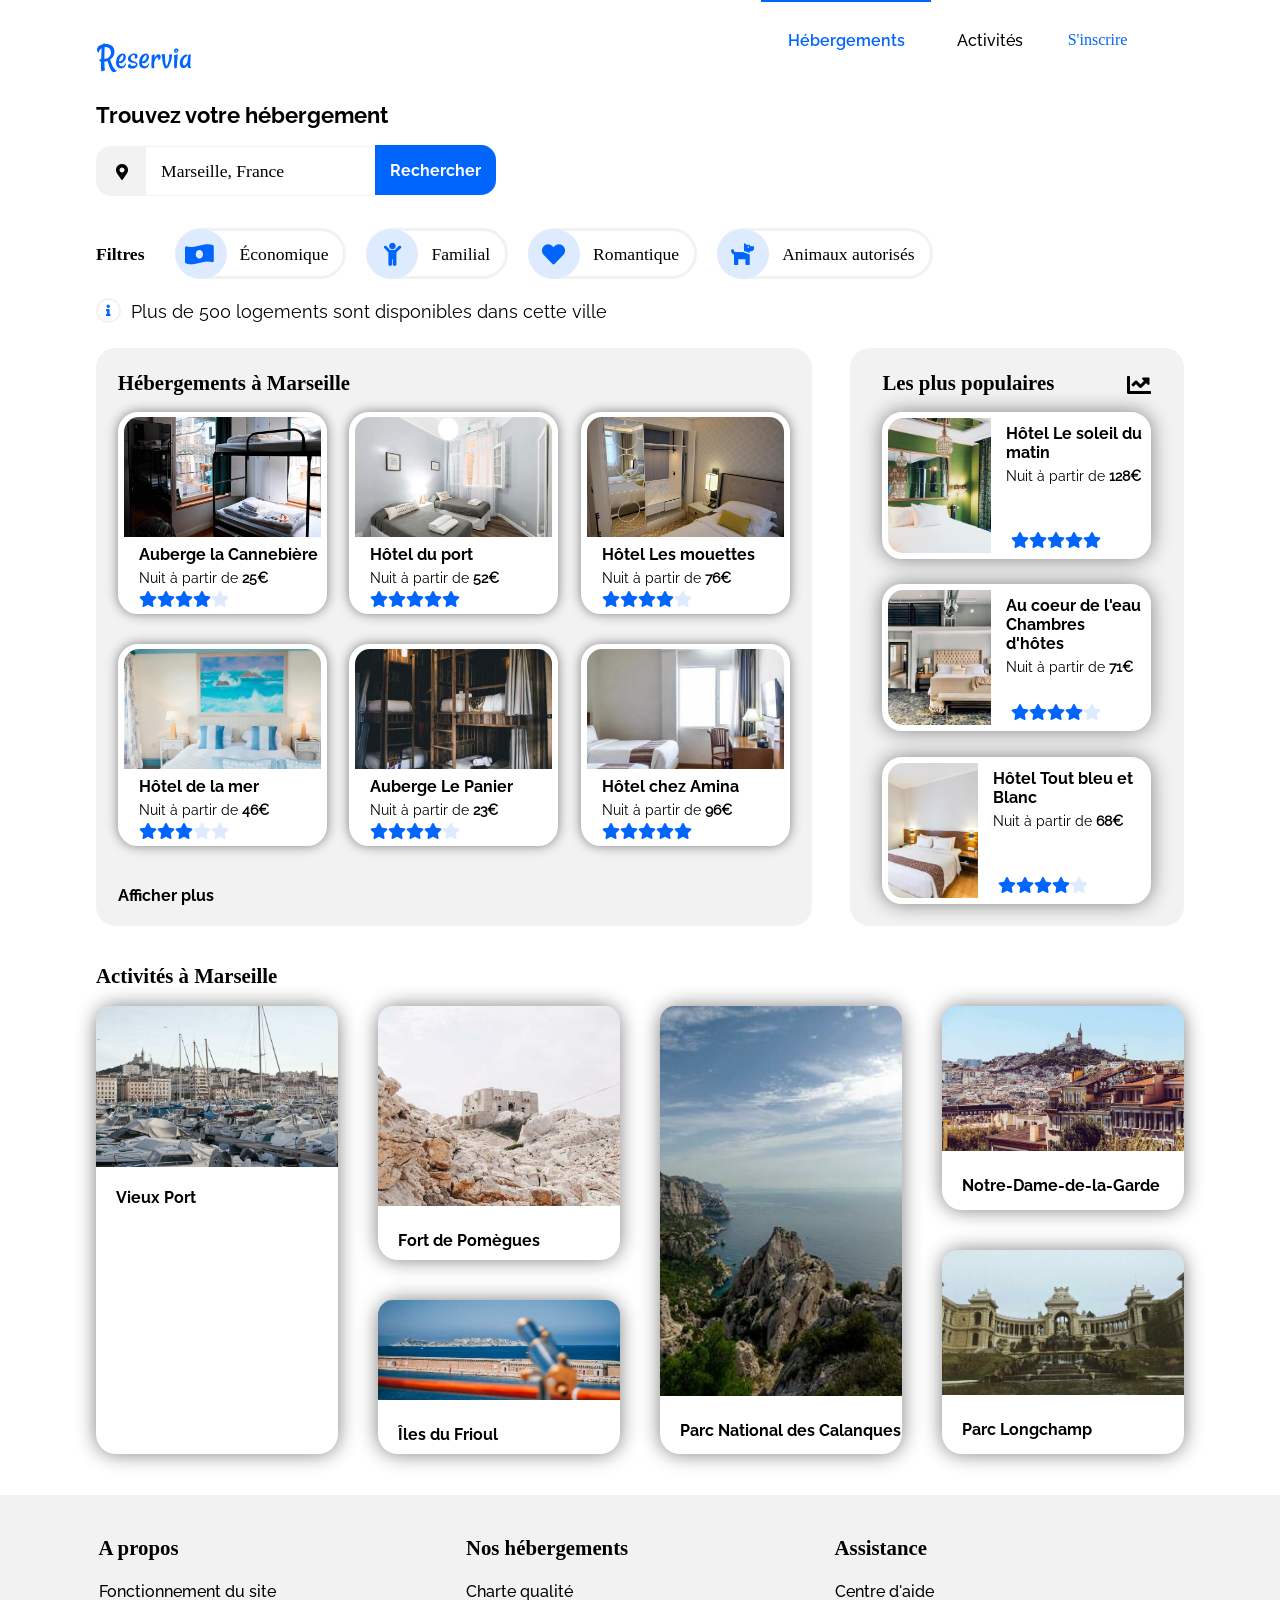
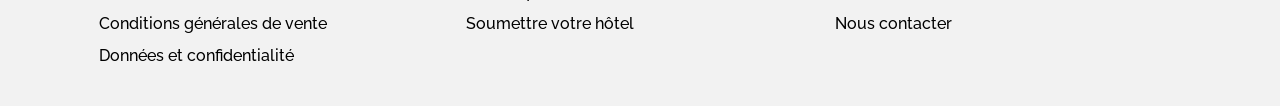
==== commit 0b906fa5: "plus de style dans le html" ====
--- a/index.html
+++ b/index.html
@@ -37,7 +37,7 @@
 <!-- BARRE DE RECHERCHE -->
         <section class="barre_recherche">
 <!-- ICONE GPS --> 
-            <div class="GPS"><i class="fas fa-map-marker-alt" style="position: relative; top:33%; left:40%;"></i></div> 
+            <div class="GPS"><i class="fas fa-map-marker-alt icone_gps"></i></div> 
 <!-- FORMULAIRE DE RECHERCHE -->
             <form method="post" action="#">                                                           
                 <p class="champ_recherche">
@@ -48,35 +48,35 @@
             </form>  
         </section>
 <!-- BOUTON RECHERCHE MOBILE -->
-            <div class="bouton_mobile"><i class="fas fa-search" style="color: white; font-size: 1.5em; padding-top: 30%; padding-left: 25%;"></i></div>
+            <div class="bouton_mobile"><i class="fas fa-search bouton"></i></div>
 
 <!-- FILTRES -->
         <section class="container_filtres">
             <h3 class="fil">Filtres</h3>
 <!-- BLOC DES BOUTONS FILTRES -->
             <a href="#" class="no_style spe_filtres"><div class="filtres"> <!-- ECO -->
-                <div class="rond"><i class="fas fa-money-bill-wave-alt" style="color: #0065FC; position:relative; top: 20%; left: 18%;"></i></div>
+                <div class="rond"><i class="fas fa-money-bill-wave-alt posun filcont"></i></div>
                 <p class="texte_filtre">Économique</p>
             </div></a>
 
             <a href="#" class="no_style spe_filtres"><div class="filtres"> <!-- FAMILY -->
-                <div class="rond"><i class="fas fa-child" style="color: #0065FC; position:relative; top: 20%; left: 32%;"></i></div>
+                <div class="rond"><i class="fas fa-child posdeux filcont"></i></div>
                 <p class="texte_filtre">Familial</p>
             </div></a> 
 
             <a href="#" class="no_style spe_filtres"><div class="filtres"> <!-- ROMANTIQUE -->
-                <div class="rond"><i class="fas fa-heart" style="color: #0065FC; position:relative; top: 20%; left: 24%;"></i></div>
+                <div class="rond"><i class="fas fa-heart postrois filcont"></i></div>
                 <p class="texte_filtre">Romantique</p>
             </div></a>
 
             <a href="#" class="no_style"><div class="filtres"> <!-- PETS -->
-               <div class="rond"><i class="fas fa-dog" style="color: #0065FC; position:relative; top: 18%; left: 22%;"></i></div>
+               <div class="rond"><i class="fas fa-dog pos filcont"></i></div>
                 <p class="texte_filtre pets">Animaux autorisés</p>
             </div></a>
         </section>
 
         <section class="bloc_resultat">     
-        <div class="cercle"><i class="fas fa-info" style="color:#0065FC; font-size: 12px; margin-left: 8px; margin-bottom: 1px;"></i></div>
+        <div class="cercle"><i class="fas fa-info loupe"></i></div>
         <h5>Plus de 500 logements sont disponibles dans cette ville</h5></section>  
     </section>
 
@@ -87,12 +87,12 @@
         <h2 class="titre_heberg">Hébergements à Marseille</h2>
 <!-- GRILLE RESULTATS -->
         <div class="container_grid">
-            <article class="fiche_vert ranghaut A"><a href="#" class="no_style"><p><img src="images/hebergements/4_small/marcus-loke-WQJvWU_HZFo-unsplash.jpg" class="image_vert" alt="Auberge la Cannebière" /><h4 class="nom_hotel">Auberge la Cannebière</h4> <p class="prix">Nuit à partir de <strong>25€</strong></p><div class="rating"><i class="fas fa-star" style="color:#0065FC;"></i><i class="fas fa-star" style="color:#0065FC;"></i><i class="fas fa-star" style="color:#0065FC;"></i><i class="fas fa-star" style="color:#0065FC;"></i><i class="fas fa-star" style="color:#deebff;"></i></div></a></article>
-            <article class="fiche_vert ranghaut B"><a href="#" class="no_style"><p><img src="images/hebergements/4_small/fred-kleber-gTbaxaVLvsg-unsplash.jpg" class="image_vert" alt="Hôtel du port" /><h4 class="nom_hotel">Hôtel du port</h4> <p class="prix">Nuit à partir de <strong>52€</strong></p><div class="rating"><i class="fas fa-star" style="color:#0065FC;"></i><i class="fas fa-star" style="color:#0065FC;"></i><i class="fas fa-star" style="color:#0065FC;"></i><i class="fas fa-star" style="color:#0065FC;"></i><i class="fas fa-star" style="color:#0065FC;"></i></div></a></article>
-            <article class="fiche_vert ranghaut C"><a href="#" class="no_style"><p><img src="images/hebergements/4_small/reisetopia-B8WIgxA_PFU-unsplash.jpg" class="image_vert" alt="Hôtel les mouettes" /><h4 class="nom_hotel">Hôtel Les mouettes</h4> <p class="prix">Nuit à partir de <strong>76€</strong></p><div class="rating"><i class="fas fa-star" style="color:#0065FC;"></i><i class="fas fa-star" style="color:#0065FC;"></i><i class="fas fa-star" style="color:#0065FC;"></i><i class="fas fa-star" style="color:#0065FC;"></i><i class="fas fa-star" style="color:#deebff;"></i></div></a></article>
-            <article class="fiche_vert rangbas A"><a href="#" class="no_style"><p><img src="images/hebergements/4_small/annie-spratt-Eg1qcIitAuA-unsplash.jpg" class="image_vert" alt="Hôtel de la mer" /><h4 class="nom_hotel">Hôtel de la mer</h4> <p class="prix">Nuit à partir de <strong>46€</strong></p><div class="rating"><i class="fas fa-star" style="color:#0065FC;"></i><i class="fas fa-star" style="color:#0065FC;"></i><i class="fas fa-star" style="color:#0065FC;"></i><i class="fas fa-star" style="color:#deebff;"></i><i class="fas fa-star" style="color:#deebff;"></i></div></a></article>
-            <article class="fiche_vert rangbas B"><a href="#" class="no_style"><p><img src="images/hebergements/4_small/nicate-lee-kT-ZyaiwBe0-unsplash.jpg" class="image_vert" alt="Auberge le Panier" /><h4 class="nom_hotel">Auberge Le Panier</h4> <p class="prix">Nuit à partir de <strong>23€</strong></p><div class="rating"><i class="fas fa-star" style="color:#0065FC;"></i><i class="fas fa-star" style="color:#0065FC;"></i><i class="fas fa-star" style="color:#0065FC;"></i><i class="fas fa-star" style="color:#0065FC;"></i><i class="fas fa-star" style="color:#deebff;"></i></div></a></article>
-            <article class="fiche_vert rangbas C"><a href="#" class="no_style"><p><img src="images/hebergements/4_small/febrian-zakaria-M6S1WvfW68A-unsplash.jpg" class="image_vert" alt="Hôtel chez Amina" /><h4 class="nom_hotel">Hôtel chez Amina</h4> <p class="prix">Nuit à partir de <strong>96€</strong></p><div class="rating"><i class="fas fa-star" style="color:#0065FC;"></i><i class="fas fa-star" style="color:#0065FC;"></i><i class="fas fa-star" style="color:#0065FC;"></i><i class="fas fa-star" style="color:#0065FC;"></i><i class="fas fa-star" style="color:#0065FC;"></i></div></a></article>
+            <article class="fiche_vert ranghaut A"><a href="#" class="no_style"><p><img src="images/hebergements/4_small/marcus-loke-WQJvWU_HZFo-unsplash.jpg" class="image_vert" alt="Auberge la Cannebière" /><h4 class="nom_hotel">Auberge la Cannebière</h4> <p class="prix">Nuit à partir de <strong>25€</strong></p><div class="rating"><i class="fas fa-star blue_star"></i><i class="fas fa-star blue_star"></i><i class="fas fa-star blue_star"></i><i class="fas fa-star blue_star"></i><i class="fas fa-star grey_star"></i></div></a></article>
+            <article class="fiche_vert ranghaut B"><a href="#" class="no_style"><p><img src="images/hebergements/4_small/fred-kleber-gTbaxaVLvsg-unsplash.jpg" class="image_vert" alt="Hôtel du port" /><h4 class="nom_hotel">Hôtel du port</h4> <p class="prix">Nuit à partir de <strong>52€</strong></p><div class="rating"><i class="fas fa-star blue_star"></i><i class="fas fa-star blue_star"></i><i class="fas fa-star blue_star"></i><i class="fas fa-star blue_star"></i><i class="fas fa-star blue_star"></i></div></a></article>
+            <article class="fiche_vert ranghaut C"><a href="#" class="no_style"><p><img src="images/hebergements/4_small/reisetopia-B8WIgxA_PFU-unsplash.jpg" class="image_vert" alt="Hôtel les mouettes" /><h4 class="nom_hotel">Hôtel Les mouettes</h4> <p class="prix">Nuit à partir de <strong>76€</strong></p><div class="rating"><i class="fas fa-star blue_star"></i><i class="fas fa-star blue_star"></i><i class="fas fa-star blue_star"></i><i class="fas fa-star blue_star"></i><i class="fas fa-star grey_star"></i></div></a></article>
+            <article class="fiche_vert rangbas A"><a href="#" class="no_style"><p><img src="images/hebergements/4_small/annie-spratt-Eg1qcIitAuA-unsplash.jpg" class="image_vert" alt="Hôtel de la mer" /><h4 class="nom_hotel">Hôtel de la mer</h4> <p class="prix">Nuit à partir de <strong>46€</strong></p><div class="rating"><i class="fas fa-star blue_star"></i><i class="fas fa-star blue_star"></i><i class="fas fa-star blue_star"></i><i class="fas fa-star grey_star"></i><i class="fas fa-star grey_star"></i></div></a></article>
+            <article class="fiche_vert rangbas B"><a href="#" class="no_style"><p><img src="images/hebergements/4_small/nicate-lee-kT-ZyaiwBe0-unsplash.jpg" class="image_vert" alt="Auberge le Panier" /><h4 class="nom_hotel">Auberge Le Panier</h4> <p class="prix">Nuit à partir de <strong>23€</strong></p><div class="rating"><i class="fas fa-star blue_star"></i><i class="fas fa-star blue_star"></i><i class="fas fa-star blue_star"></i><i class="fas fa-star blue_star"></i><i class="fas fa-star grey_star"></i></div></a></article>
+            <article class="fiche_vert rangbas C"><a href="#" class="no_style"><p><img src="images/hebergements/4_small/febrian-zakaria-M6S1WvfW68A-unsplash.jpg" class="image_vert" alt="Hôtel chez Amina" /><h4 class="nom_hotel">Hôtel chez Amina</h4> <p class="prix">Nuit à partir de <strong>96€</strong></p><div class="rating"><i class="fas fa-star blue_star"></i><i class="fas fa-star blue_star"></i><i class="fas fa-star blue_star"></i><i class="fas fa-star blue_star"></i><i class="fas fa-star blue_star"></i></div></a></article>
         </div>
         <p class="CTA"><a class="no_style" href="#">Afficher plus</a></p>
     </section>
@@ -100,12 +100,12 @@
 <!-- LES PLUS POPULAIRES -->
     <aside>
         <div class="display_pop"><h2>Les plus populaires</h2>
-        <i class="fas fa-chart-line" style="font-size: 1.5em; position: relative; top: 20px;"></i></div>
+        <i class="fas fa-chart-line chart"></i></div>
 <!-- GRILLE POPULAIRES -->
         <div class="container_hori">
-            <a href="#" class="no_style"><article class="fiche_hori"><img src="images/hebergements/4_small/emile-guillemot-Bj_rcSC5XfE-unsplash.jpg" class="image_hori" alt="Hôtel le soleil du matin" /><div class="texte_hori"><div><h4 class="nom_hotel pop">Hôtel Le soleil du matin</h4> <p class="prix pop">Nuit à partir de <strong>128€</strong></p></div><div class="rating_hori"><i class="fas fa-star" style="color:#0065FC;"></i><i class="fas fa-star" style="color:#0065FC;"></i><i class="fas fa-star" style="color:#0065FC;"></i><i class="fas fa-star" style="color:#0065FC;"></i><i class="fas fa-star" style="color:#0065FC;"></i></div></div></article></a>
-            <a href="#" class="no_style"><article class="fiche_hori"><img src="images/hebergements/4_small/aw-creative-VGs8z60yT2c-unsplash.jpg" class="image_hori" alt="Au coeur de l'eau" /><div class="texte_hori"><div><h4 class="nom_hotel pop">Au coeur de l'eau Chambres d'hôtes</h4> <p class="prix pop">Nuit à partir de <strong>71€</strong></p></div><div class="rating_hori"><i class="fas fa-star" style="color:#0065FC;"></i><i class="fas fa-star" style="color:#0065FC;"></i><i class="fas fa-star" style="color:#0065FC;"></i><i class="fas fa-star" style="color:#0065FC;"></i><i class="fas fa-star" style="color:#deebff;"></i></div></div></article></a>
-            <a href="#" class="no_style"><article class="fiche_hori"><img src="images/hebergements/4_small/febrian-zakaria-sjvU0THccQA-unsplash.jpg" class="image_hori" alt="Hôtel tout bleu et blanc" /><div class="texte_hori"><div><h4 class="nom_hotel pop">Hôtel Tout bleu et Blanc</h4> <p class="prix pop">Nuit à partir de <strong>68€</strong></p></div><div class="rating_hori"><i class="fas fa-star" style="color:#0065FC;"></i><i class="fas fa-star" style="color:#0065FC;"></i><i class="fas fa-star" style="color:#0065FC;"></i><i class="fas fa-star" style="color:#0065FC;"></i><i class="fas fa-star" style="color:#deebff;"></i></div></div></article></a>
+            <a href="#" class="no_style"><article class="fiche_hori"><img src="images/hebergements/4_small/emile-guillemot-Bj_rcSC5XfE-unsplash.jpg" class="image_hori" alt="Hôtel le soleil du matin" /><div class="texte_hori"><div><h4 class="nom_hotel pop">Hôtel Le soleil du matin</h4> <p class="prix pop">Nuit à partir de <strong>128€</strong></p></div><div class="rating_hori"><i class="fas fa-star blue_star"></i><i class="fas fa-star blue_star"></i><i class="fas fa-star blue_star"></i><i class="fas fa-star blue_star"></i><i class="fas fa-star blue_star"></i></div></div></article></a>
+            <a href="#" class="no_style"><article class="fiche_hori"><img src="images/hebergements/4_small/aw-creative-VGs8z60yT2c-unsplash.jpg" class="image_hori" alt="Au coeur de l'eau" /><div class="texte_hori"><div><h4 class="nom_hotel pop">Au coeur de l'eau Chambres d'hôtes</h4> <p class="prix pop">Nuit à partir de <strong>71€</strong></p></div><div class="rating_hori"><i class="fas fa-star blue_star"></i><i class="fas fa-star blue_star"></i><i class="fas fa-star blue_star"></i><i class="fas fa-star blue_star"></i><i class="fas fa-star grey_star"></i></div></div></article></a>
+            <a href="#" class="no_style"><article class="fiche_hori"><img src="images/hebergements/4_small/febrian-zakaria-sjvU0THccQA-unsplash.jpg" class="image_hori" alt="Hôtel tout bleu et blanc" /><div class="texte_hori"><div><h4 class="nom_hotel pop">Hôtel Tout bleu et Blanc</h4> <p class="prix pop">Nuit à partir de <strong>68€</strong></p></div><div class="rating_hori"><i class="fas fa-star blue_star"></i><i class="fas fa-star blue_star"></i><i class="fas fa-star blue_star"></i><i class="fas fa-star blue_star"></i><i class="fas fa-star grey_star"></i></div></div></article></a>
         </div>
     </aside>
     </section>
--- a/style.css
+++ b/style.css
@@ -87,7 +87,8 @@
     /* NAVIGATION */
     nav 
     {
-        margin-left: 55%;
+        position: absolute;
+        right: 20%;
     }
 
     .menu    
@@ -178,6 +179,12 @@
         border-top-left-radius: 30%;
         border-bottom-left-radius: 30%;
     }
+
+    .icone_gps
+    {
+        position: relative; top:33%; left:40%;
+    }
+
     /* FORMULAIRE DE RECHERCHE */
     .champ_recherche
     {
@@ -225,6 +232,11 @@
         display:none;
     }
 
+    .bouton 
+    {
+        color: white; font-size: 1.5em; padding-top: 30%; padding-left: 25%;
+    }
+
     /* FILTRES */
     .container_filtres
     {
@@ -280,6 +292,31 @@
         flex-wrap: nowrap;
     }
 
+    .pos 
+    {
+        top: 18%; left: 22%;
+    }
+
+    .posun
+    {
+        top: 20%; left: 18%;
+    }
+
+    .posdeux
+    {
+        top: 20%; left: 32%;
+    }
+
+    .postrois 
+    {
+        top: 20%; left: 24%;
+    }
+
+    .filcont
+    {
+        color: #0065FC; position:relative;
+    }
+
     /* RESULTATS */
     .bloc_resultat
     {
@@ -302,6 +339,11 @@
         font-weight: initial;
         font-size: 1.1em;
         margin-block-end: 0px;
+    }
+
+    .loupe
+    {
+        color:#0065FC; font-size: 12px; margin-left: 8px; margin-bottom: 1px;
     }
 
 /* CORPS DU SITE */
@@ -404,6 +446,16 @@
         justify-content: left;
         margin-bottom: 5px;
     }
+
+    .blue_star
+    {
+        color: var(--bleu_reservia)
+    }
+
+    .grey_star
+    {
+        color: var(--bleu_clair)
+    }
     .CTA 
     {
         margin-top: 40px;
@@ -420,6 +472,10 @@
         padding-top: 5px;
         padding-bottom: 20px;
         border-radius: 20px;
+    }
+    .chart
+    {
+        font-size: 1.5em; position: relative; top: 20px;
     }
     .display_pop
     {
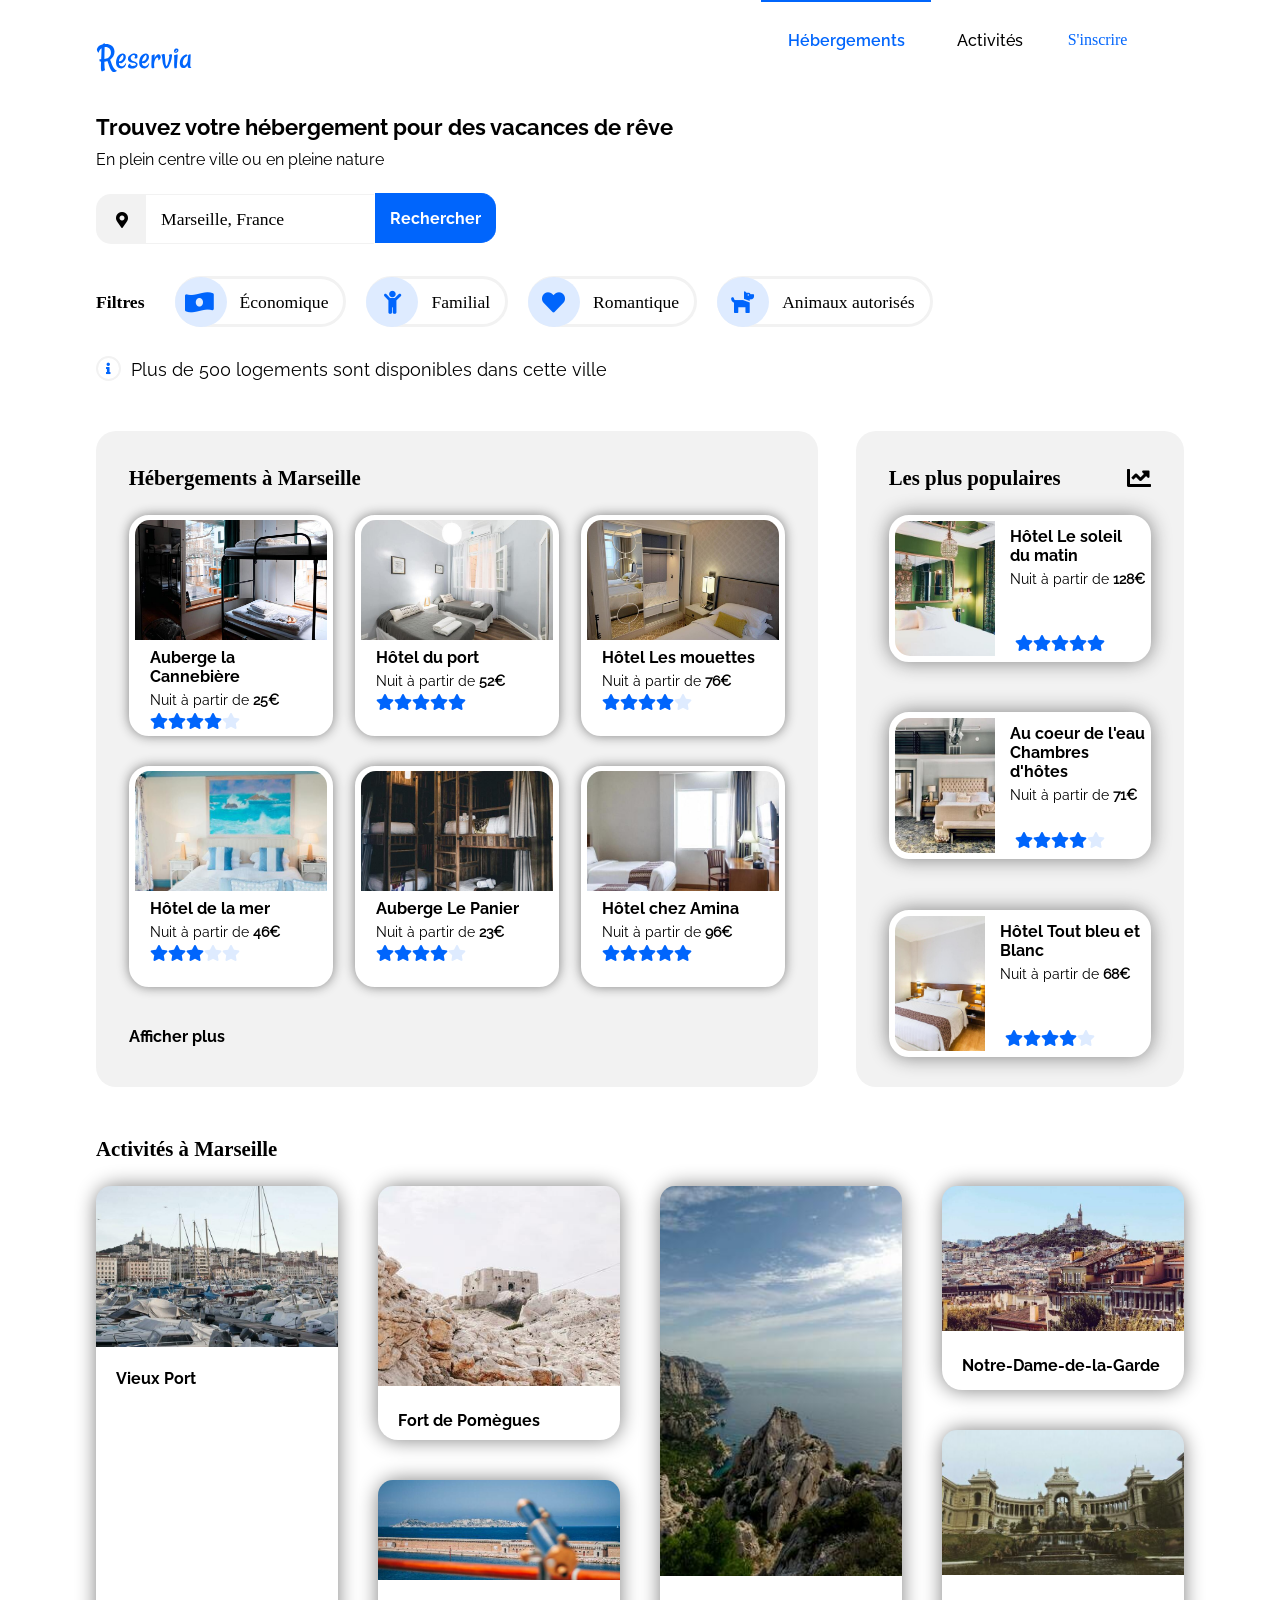
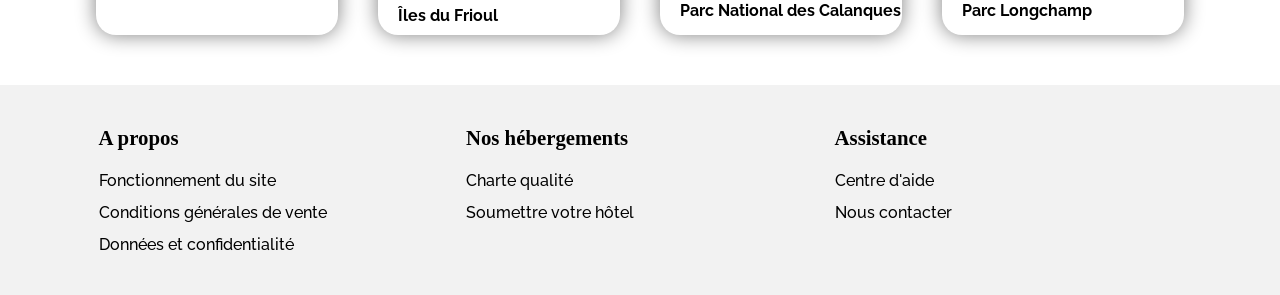
==== commit 008155fb: "Finale version" ====
--- a/index.html
+++ b/index.html
@@ -33,7 +33,8 @@
 <!-- SECTION RECHERCHE -->
     <section id="recherche">
 <!-- TITRES -->
-        <h1>Trouvez votre hébergement</h1>
+        <h1 class="titre">Trouvez votre hébergement pour des vacances de rêve</h1>
+        <h2 class="motto">En plein centre ville ou en pleine nature</h2>
 <!-- BARRE DE RECHERCHE -->
         <section class="barre_recherche">
 <!-- ICONE GPS --> 
@@ -42,13 +43,12 @@
             <form method="post" action="#">                                                           
                 <p class="champ_recherche">
                     <input type="search" name="location" id="location" value="Marseille, France" />
-                    <input type="submit" value="Rechercher" class="bouton_recherche_desktop" />
-                    <input type="submit" value=""  class="bouton_recherche_mobile" />                                            
+                    <button type="submit" class="bouton_recherche_desktop">Rechercher</button>
+                    <button type="submit" class="bouton_recherche_mobile"> <i class="fas fa-search bouton"></i> </button>                                            
                 </p>
             </form>  
         </section>
-<!-- BOUTON RECHERCHE MOBILE -->
-            <div class="bouton_mobile"><i class="fas fa-search bouton"></i></div>
+
 
 <!-- FILTRES -->
         <section class="container_filtres">
@@ -105,7 +105,7 @@
         <div class="container_hori">
             <a href="#" class="no_style"><article class="fiche_hori"><img src="images/hebergements/4_small/emile-guillemot-Bj_rcSC5XfE-unsplash.jpg" class="image_hori" alt="Hôtel le soleil du matin" /><div class="texte_hori"><div><h4 class="nom_hotel pop">Hôtel Le soleil du matin</h4> <p class="prix pop">Nuit à partir de <strong>128€</strong></p></div><div class="rating_hori"><i class="fas fa-star blue_star"></i><i class="fas fa-star blue_star"></i><i class="fas fa-star blue_star"></i><i class="fas fa-star blue_star"></i><i class="fas fa-star blue_star"></i></div></div></article></a>
             <a href="#" class="no_style"><article class="fiche_hori"><img src="images/hebergements/4_small/aw-creative-VGs8z60yT2c-unsplash.jpg" class="image_hori" alt="Au coeur de l'eau" /><div class="texte_hori"><div><h4 class="nom_hotel pop">Au coeur de l'eau Chambres d'hôtes</h4> <p class="prix pop">Nuit à partir de <strong>71€</strong></p></div><div class="rating_hori"><i class="fas fa-star blue_star"></i><i class="fas fa-star blue_star"></i><i class="fas fa-star blue_star"></i><i class="fas fa-star blue_star"></i><i class="fas fa-star grey_star"></i></div></div></article></a>
-            <a href="#" class="no_style"><article class="fiche_hori"><img src="images/hebergements/4_small/febrian-zakaria-sjvU0THccQA-unsplash.jpg" class="image_hori" alt="Hôtel tout bleu et blanc" /><div class="texte_hori"><div><h4 class="nom_hotel pop">Hôtel Tout bleu et Blanc</h4> <p class="prix pop">Nuit à partir de <strong>68€</strong></p></div><div class="rating_hori"><i class="fas fa-star blue_star"></i><i class="fas fa-star blue_star"></i><i class="fas fa-star blue_star"></i><i class="fas fa-star blue_star"></i><i class="fas fa-star grey_star"></i></div></div></article></a>
+            <a href="#" class="no_style last"><article class="fiche_hori"><img src="images/hebergements/4_small/febrian-zakaria-sjvU0THccQA-unsplash.jpg" class="image_hori" alt="Hôtel tout bleu et blanc" /><div class="texte_hori"><div><h4 class="nom_hotel pop">Hôtel Tout bleu et Blanc</h4> <p class="prix pop">Nuit à partir de <strong>68€</strong></p></div><div class="rating_hori"><i class="fas fa-star blue_star"></i><i class="fas fa-star blue_star"></i><i class="fas fa-star blue_star"></i><i class="fas fa-star blue_star"></i><i class="fas fa-star grey_star"></i></div></div></article></a>
         </div>
     </aside>
     </section>
--- a/style.css
+++ b/style.css
@@ -57,6 +57,8 @@
     {
         font-family: raleway_bold;
         font-size: 1.3em;
+        margin-block-start:30px;
+        margin-bottom: 25px;
     }
 
 h3 
@@ -146,8 +148,11 @@
 
 #recherche
     {
+        margin-top: 30px;
         margin-right: 7.5%;
         margin-left: 7.5%;
+        margin-bottom: 25px;
+
     }
 
     /* TITRE + MOTTO */
@@ -156,12 +161,17 @@
         font-family: raleway_large;
         font-size: 1.37em;
     }
+    .titre 
+    {
+        margin-block-end: 10px;
+    }
     .motto
     {
-        font-family: raleway_light;
-        font-size: 0.99em;
-        position: relative;
-        bottom: 10px;
+        font-family: raleway;
+        font-size: 1em;
+        margin-block-start: 0px; 
+        margin-block-end: 10px;  
+        font-weight: normal; 
     }
 
     /* BARRE DE RECHERCHE */
@@ -169,6 +179,7 @@
     {
         display: flex;
         flex-wrap: nowrap;
+        margin-top: 25px;
     }
     /* ICONE GPS */
     .GPS
@@ -234,7 +245,7 @@
 
     .bouton 
     {
-        color: white; font-size: 1.5em; padding-top: 30%; padding-left: 25%;
+        color: white; font-size: 1.7em;
     }
 
     /* FILTRES */
@@ -321,6 +332,7 @@
     .bloc_resultat
     {
         display: flex;
+        margin-top: 25px;
     }
     .cercle
     {
@@ -353,7 +365,7 @@
         margin-top: 0px;  
         margin-right: 7.5%;
         margin-left: 7.5%;      
-        margin-bottom: 3%;
+        margin-bottom: 50px;
         justify-content: space-between;
     }
 
@@ -363,10 +375,10 @@
         background-color: var(--gris);
         flex: 2.5;
         margin-right: 3.5%;
-        padding-left: 2%;
-        padding-right: 2%;
+        padding-left: 3%;
+        padding-right: 3%;
         padding-top: 5px;
-        padding-bottom: 5px;
+        padding-bottom: 25px;
         border-radius: 20px;
     }
     /* GRILLE RESULTATS */
@@ -421,6 +433,10 @@
         margin-bottom:-25px;
         object-fit: cover;
     }
+    .last 
+    {
+        margin-bottom: 20px;
+    }
     .nom_hotel
     {
         font-family: raleway_large;
@@ -475,7 +491,8 @@
     }
     .chart
     {
-        font-size: 1.5em; position: relative; top: 20px;
+        font-size: 1.5em;
+        padding-top: 30px;
     }
     .display_pop
     {
@@ -490,6 +507,8 @@
         justify-content: space-between;
         width: 100%;
         height: 89%;
+        margin-block-end: 20px;
+
     }
     .fiche_hori
     {
@@ -539,7 +558,7 @@
     {
         margin-left: 7.5%;
         margin-right: 7.5%;
-        margin-bottom: 41px;
+        margin-bottom: 50px;
     }
     /* GRID ACTIVITES */
     .grid_activites
@@ -770,7 +789,7 @@
         padding-left:15px;
         padding-right: 25px;
         position: relative;
-        bottom: 24px;
+        bottom: 2px;
         z-index: 1;
     }
     form
@@ -785,12 +804,11 @@
     {
         height:60px;
         width:60px;
-        background-color: red;
-        opacity: 0%;
+        background-color: var(--bleu_reservia);
         border:none;
         border-radius: 15px;
-        border-top: 1px solid red;
-        border-bottom: 1px solid red;
+        border-top: 1px solid var(--bleu_reservia);
+        border-bottom: 1px solid var(--bleu_reservia);
         position: relative;
         right: 12px;
         padding-left: 15px;
@@ -799,19 +817,7 @@
         z-index:3;
         cursor: pointer;
     }
-    .bouton_mobile 
-     {
-         height: 60px;
-         width: 60px;
-         background-color: var(--bleu_reservia);
-         border: none;
-         border-radius: 15px;
-         display: inline-block;
-         position: relative;
-         bottom: 61px;
-         left: 310px;
-         z-index: 2;
-     }
+    
      .bouton_recherche_desktop
     {
         display: none;
@@ -1096,7 +1102,10 @@
         margin-right: 0px;
         margin: 0px;
     }
-
+h2
+{
+    margin-top:25px;
+}
 
 header
 {
@@ -1159,6 +1168,21 @@
 border-bottom: solid 2px var(--gris);
 }
 
+.motto
+{
+ 
+    margin-block-end: 10px;  
+}
+
+#recherche
+{
+    margin-bottom: 10px;
+}
+
+.last
+{
+    margin-bottom: 0px;
+}
 /* CORPS DU SITE */
 #bloc1
     {
@@ -1206,7 +1230,7 @@
         padding-left:4px;
         padding-top: 4px;
         padding-bottom: 4px;
-        margin-bottom: 20px;
+        margin-bottom: 0px;
         box-shadow: 0px 0px 20px gray;
         display: flex;
         flex-direction: row;
@@ -1262,6 +1286,10 @@
         align-content: space-between;
         justify-items: center;
         align-content: center;
+    }
+    .container_hori
+    {
+        gap:25px;
     }
     .fiche_vert
     {
@@ -1394,26 +1422,43 @@
     .GPS
     {
         background-color: var(--gris);
-        width: 50px;
-        height: 50px;
+        width: 30px;
+        height: 40px;
         border-top-left-radius: 30%;
         border-bottom-left-radius: 30%;
+        padding-left: 0px;
+    }
+    .icone_gps
+    {
+        position: initial;
+        padding-top: 12px;
+        padding-left: 9px;
     }
     /* BARRE DE RECHERCHE */
     #location
     {
-        height: 50px;
-        width: 150px;
+        height: 40px;
+        width: 115px;
         border-left: none;
         border-right: none;
         border-top: 1px solid var(--gris);
         border-bottom: 1px solid var(--gris);
         font-family: raleway_bold;
-        font-size:0.8em;
-        padding-left:10px;
+        font-size:0.7em;
+        padding-left:5px;
         padding-right: 5px;
-        position: initial;
+        position: relative;
+        bottom: 4px;
         z-index: 1;
+    }
+
+    .bouton_recherche_mobile
+    {
+        width:30px;
+        height: 40px;
+        border-top-left-radius: 0px;
+        border-bottom-left-radius: 0px;
+        padding-left: 3px;
     }
     form
     {height: 62px;}
@@ -1423,38 +1468,7 @@
             width: 150px;
         }
     /* BOUTON DE RECHERCHE */
-    .bouton_recherche_mobile
-    {
-        height:50px;
-        width:50px;
-        background-color: red;
-        border:none;
-        opacity: 0%;
-        border-radius: 15px;
-        border-top: 1px solid red;
-        border-bottom: 1px solid red;
-        position: relative;
-        left:150px;
-        bottom: 50px;
-        padding-left: 5px;
-        padding-right: 5px;
-        display: initial;
-        z-index:3;
-        cursor: pointer;
-    }
-    .bouton_mobile 
-     {
-         height: 50px;
-         width: 50px;
-         background-color: var(--bleu_reservia);
-         border: none;
-         border-radius: 15px;
-         display: inline-block;
-         position: relative;
-         bottom: 62px;
-         left: 200px;
-         z-index: 2;
-     }
+   
      .bouton_recherche_desktop
     {
         display: none;
